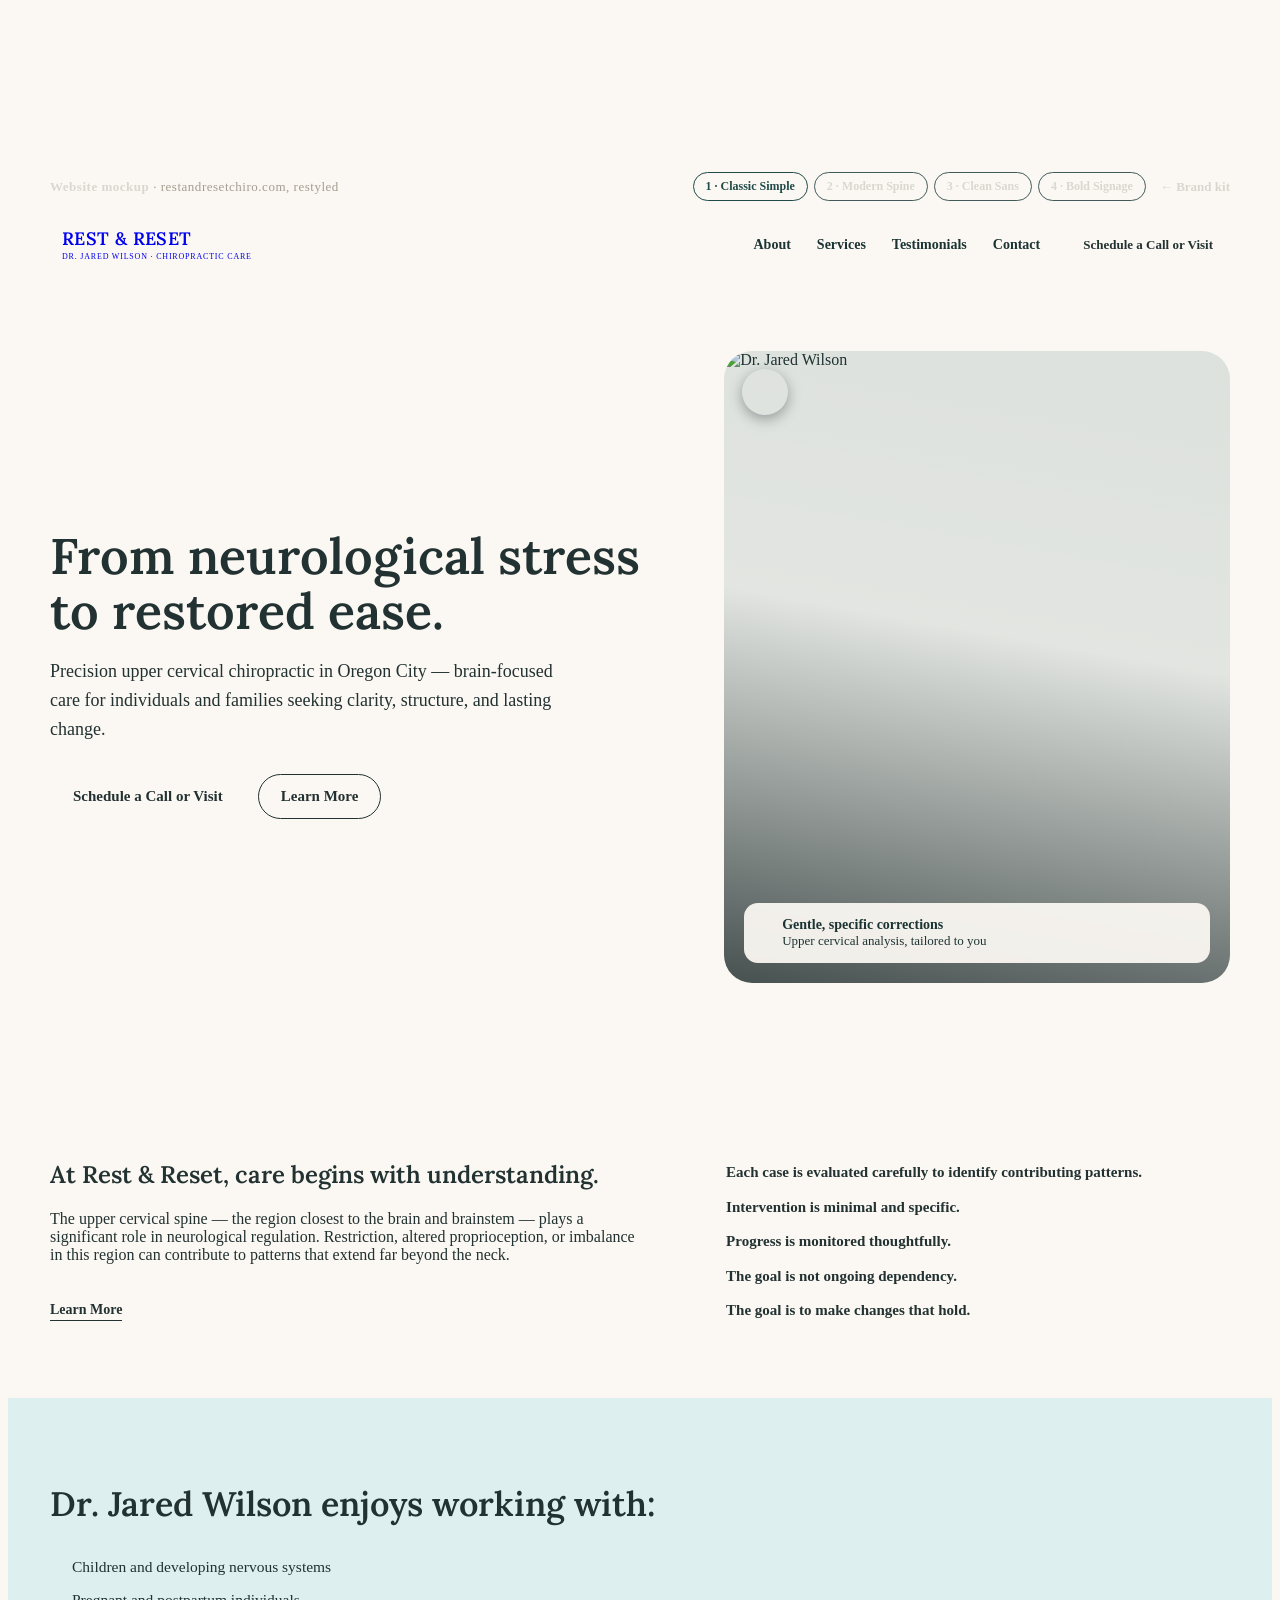
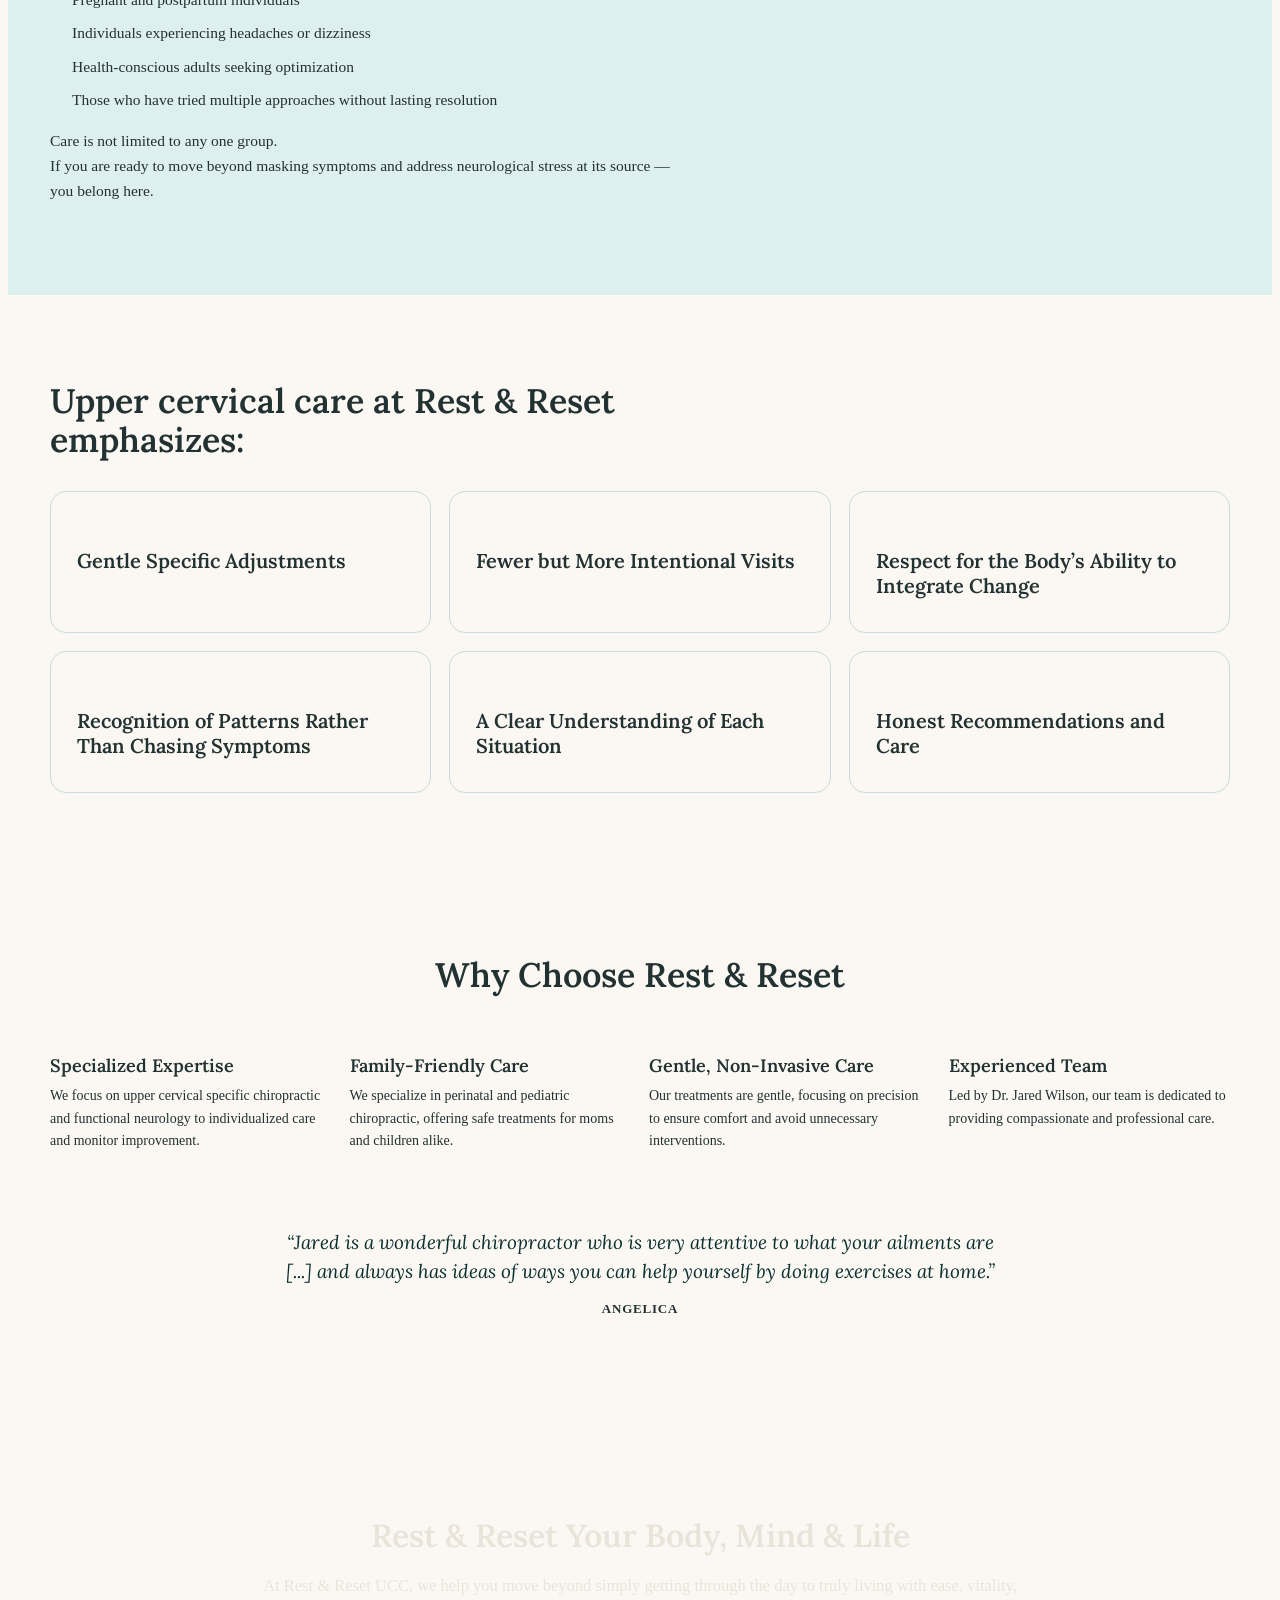
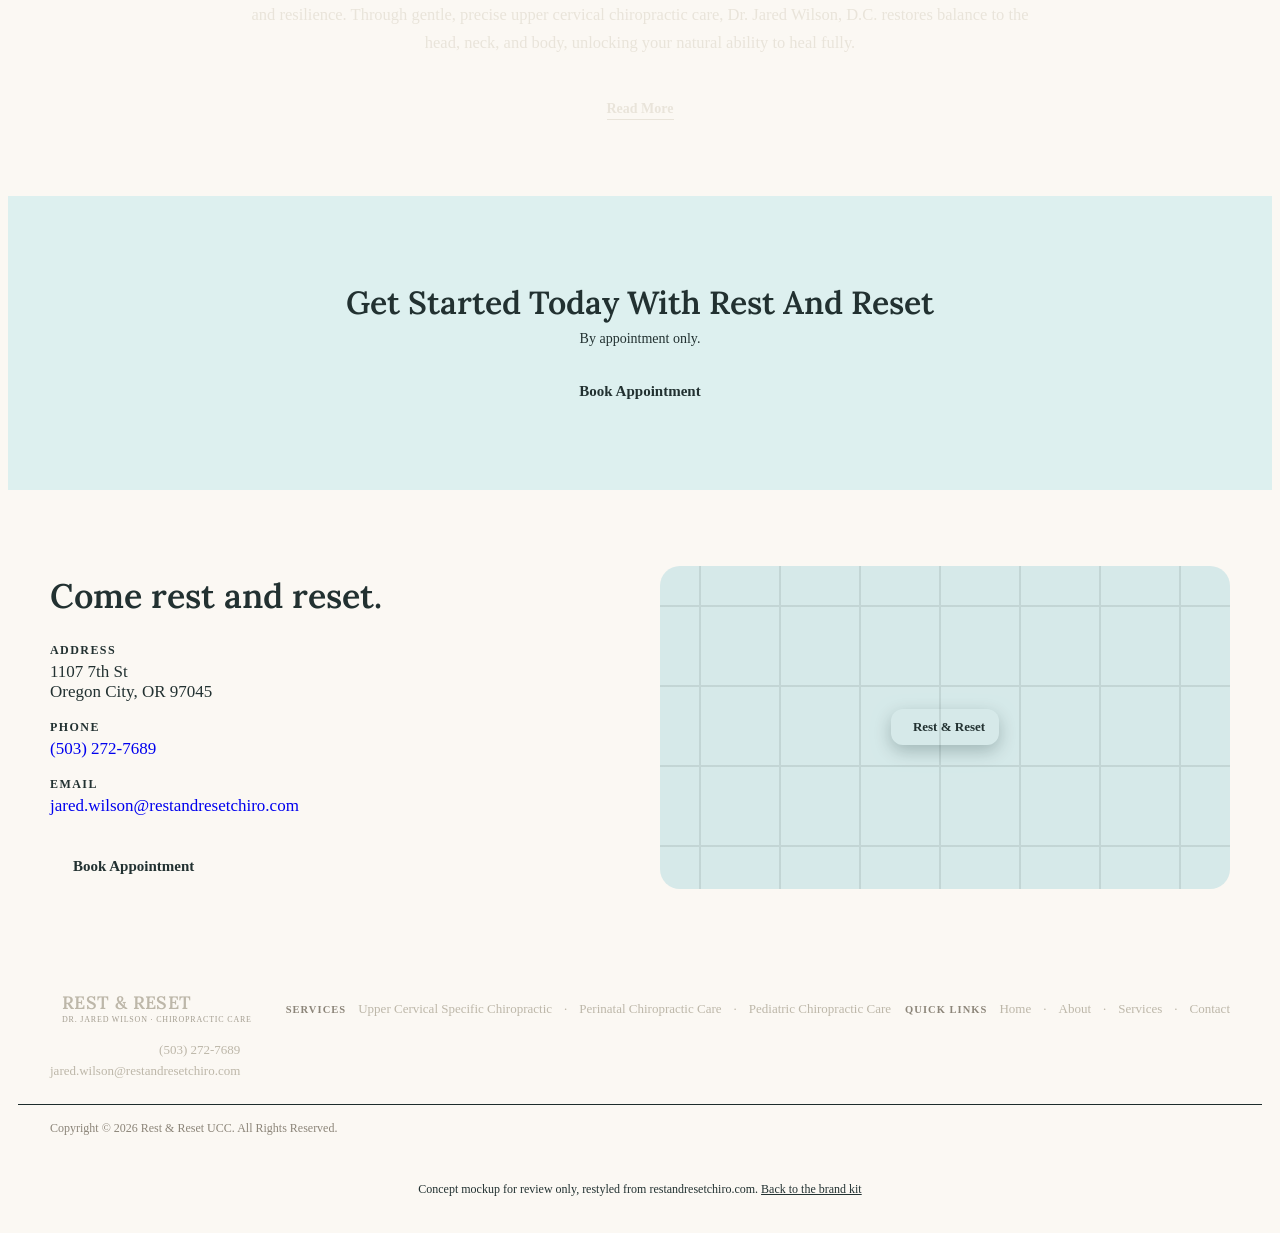
==== web/site/index.html @ 559798c4 "Polish brand kit and site mockup; add PRODUCT.md - Fix Mix & Match tool: default logo/background col" ====
<!DOCTYPE html>
<html lang="en">
<head>
<meta charset="utf-8">
<meta name="viewport" content="width=device-width, initial-scale=1">
<title>Rest &amp; Reset Website Mockup</title>
<meta name="description" content="Concept mockup of the Rest &amp; Reset homepage using the new brand kit directions.">
<meta name="robots" content="noindex">
<link rel="icon" href="/assets/favicon.svg" type="image/svg+xml">
<link rel="preconnect" href="https://fonts.googleapis.com">
<link rel="preconnect" href="https://fonts.gstatic.com" crossorigin>
<link href="https://fonts.googleapis.com/css2?family=Lora:wght@500;600&family=Piazzolla:wght@500;600&family=Archivo:wght@400;600;700&display=swap" rel="stylesheet">
<link rel="stylesheet" href="/assets/brand.css">
<style>
  :root { --display: 'Lora', serif; --display-weight: 600; --display-case: none; --display-track: 0; --accent: var(--teal); }
  body[data-concept="2"] { --display: 'Piazzolla', serif; --accent: var(--clay); }
  body[data-concept="3"] { --display: 'Archivo', sans-serif; --display-track: -0.01em; }
  body[data-concept="4"] { --display: 'Archivo', sans-serif; --display-weight: 700; --display-case: uppercase; --display-track: 0.01em; --accent: var(--clay); }
  body { background: #FBF8F3; color: oklch(30% 0.02 195); }

  /* Mockup chrome */
  .chrome { position: sticky; top: 0; z-index: 20; background: var(--ink); color: oklch(88% 0.01 85); font-size: 13px; }
  .chrome-in { max-width: 1180px; margin: 0 auto; padding: 10px 24px; display: flex; align-items: center; gap: 14px; flex-wrap: wrap; }
  .chrome-title { font-weight: 600; letter-spacing: 0.04em; }
  .chrome-title span { color: oklch(70% 0.02 85); font-weight: 400; }
  .pills { display: flex; gap: 6px; flex-wrap: wrap; margin-left: auto; }
  .pill { font: inherit; font-size: 12px; font-weight: 600; background: transparent; color: oklch(88% 0.01 85); border: 1px solid oklch(45% 0.03 195); padding: 6px 12px; border-radius: 999px; cursor: pointer; }
  .pill[aria-pressed="true"] { background: var(--cream); color: #1F4A48; border-color: var(--cream); }
  .pill:focus-visible, .btn:focus-visible, .nav a:focus-visible { outline: 2px solid var(--clay); outline-offset: 2px; }
  .chrome a.back { color: var(--cream); font-weight: 600; text-decoration: none; white-space: nowrap; }

  .container { max-width: 1180px; margin: 0 auto; padding: 0 32px; }
  .display { font-family: var(--display); font-weight: var(--display-weight); text-transform: var(--display-case); letter-spacing: var(--display-track); color: var(--heading); }

  /* Header */
  .site-header { background: #FBF8F3; border-bottom: 1px solid var(--line); }
  .site-header .container { display: flex; align-items: center; justify-content: space-between; gap: 20px; padding-top: 16px; padding-bottom: 16px; }
  .brand { display: flex; align-items: center; gap: 12px; text-decoration: none; min-width: 0; }
  .brand .word { font-family: var(--display); font-weight: var(--display-weight); font-size: 18px; letter-spacing: 0.02em; color: var(--heading); line-height: 1.1; white-space: nowrap; }
  .brand .sub { font-size: 8px; letter-spacing: 0.1em; text-transform: uppercase; color: var(--muted); margin-top: 3px; }
  .nav { display: flex; align-items: center; gap: 26px; font-size: 14px; font-weight: 600; }
  .nav .links { display: contents; }
  .nav .links a { text-decoration: none; color: oklch(30% 0.03 195); }
  .nav .links a:hover { color: var(--teal); text-decoration: underline; text-underline-offset: 4px; }

  .btn { display: inline-block; text-decoration: none; font-weight: 600; font-size: 15px; padding: 13px 22px; border-radius: 999px; border: 1.5px solid transparent; }
  .btn-primary { background: var(--teal); color: var(--cream); }
  .btn-primary:hover { background: oklch(27% 0.05 195); }
  .btn-ghost { border-color: var(--teal); color: var(--teal); }
  .btn-ghost:hover { background: var(--teal-tint); }
  .btn-sm { font-size: 13px; padding: 9px 16px; }
  body[data-concept="4"] .btn { border-radius: 4px; text-transform: uppercase; letter-spacing: 0.06em; font-size: 13px; }

  /* Hero */
  .hero { padding: 72px 0 80px; }
  .hero .container { display: grid; grid-template-columns: 1.1fr 0.9fr; gap: 56px; align-items: center; }
  .hero h1 { font-size: 50px; line-height: 1.1; margin: 14px 0 18px; }
  .hero p { font-size: 18px; line-height: 1.6; color: var(--body); max-width: 520px; margin: 0 0 30px; }
  .hero .ctas { display: flex; gap: 12px; flex-wrap: wrap; }
  .hero-art { position: relative; aspect-ratio: 4/5; border-radius: 28px; background: var(--teal); overflow: hidden; }
  .hero-photo { position: absolute; inset: 0; width: 100%; height: 100%; object-fit: cover; object-position: center 22%; }
  /* Teal wash ties a plain photo into the palette instead of sitting on the page as a random stock image. */
  .hero-scrim { position: absolute; inset: 0; background: linear-gradient(190deg, oklch(32% 0.055 195 / 0.12) 0%, oklch(32% 0.055 195 / 0.1) 45%, oklch(15% 0.04 195 / 0.72) 100%); }
  .hero-badge { position: absolute; top: 18px; left: 18px; width: 46px; height: 46px; border-radius: 50%; background: var(--teal); display: flex; align-items: center; justify-content: center; box-shadow: 0 4px 14px oklch(15% 0.04 195 / 0.35); }
  .hero-note { position: absolute; left: 20px; bottom: 20px; right: 20px; background: rgba(251,248,243,0.94); border-radius: 14px; padding: 14px 16px; font-size: 13px; color: oklch(30% 0.03 195); display: flex; gap: 12px; align-items: center; }
  .hero-note strong { color: var(--heading); display: block; font-size: 14px; }
  .hero-note .dot { width: 10px; height: 10px; border-radius: 50%; background: var(--accent); flex-shrink: 0; }

  /* Generic band */
  .band { padding: 76px 0; }
  .band-tint { background: oklch(94% 0.02 195); }
  .band-head { max-width: 680px; margin-bottom: 32px; }
  .band-head.center { margin-left: auto; margin-right: auto; text-align: center; }
  .band-head h2 { font-size: 34px; line-height: 1.15; margin: 10px 0 14px; }
  .band-head p { font-size: 16px; line-height: 1.6; color: var(--body); margin: 0 0 10px; }

  /* Thoughtful approach */
  .approach .container { display: grid; grid-template-columns: 1.05fr 0.95fr; gap: 56px; align-items: start; }
  .affirmations { list-style: none; margin: 22px 0 0; padding: 0; display: grid; gap: 12px; }
  .affirmations li { display: flex; gap: 10px; font-size: 15px; line-height: 1.5; color: var(--heading); font-weight: 600; }
  .affirmations .tick { width: 20px; height: 20px; border-radius: 50%; background: var(--teal); flex-shrink: 0; margin-top: 2px; }
  body[data-concept="2"] .affirmations .tick, body[data-concept="4"] .affirmations .tick { background: var(--clay); }
  .link-more { display: inline-block; margin-top: 22px; font-size: 14px; font-weight: 700; color: var(--teal); text-decoration: none; border-bottom: 1.5px solid currentColor; padding-bottom: 2px; }
  body[data-concept="2"] .link-more, body[data-concept="4"] .link-more { color: var(--clay); }

  /* Who we work with */
  .who ul { list-style: none; margin: 18px 0; padding: 0; display: grid; gap: 10px; max-width: 620px; }
  .who li { font-size: 15.5px; line-height: 1.5; padding-left: 22px; position: relative; color: var(--body); }
  .who li::before { content: ""; position: absolute; left: 0; top: 8px; width: 8px; height: 8px; border-radius: 50%; background: var(--accent); }

  /* Emphasizes grid */
  .services { display: grid; grid-template-columns: repeat(3, 1fr); gap: 18px; }
  .service { background: #FBF8F3; border-radius: 16px; padding: 26px; border: 1px solid oklch(88% 0.02 195); }
  .service .num { width: 12px; height: 12px; border-radius: 50%; background: var(--teal); margin-bottom: 18px; }
  body[data-concept="2"] .service .num, body[data-concept="4"] .service .num { background: var(--clay); }
  .service h3 { font-size: 20px; margin: 0 0 8px; }
  .service p { font-size: 14.5px; line-height: 1.6; color: var(--body); margin: 0; }

  /* Why choose + testimonial */
  .why-grid { display: grid; grid-template-columns: repeat(auto-fit, minmax(220px, 1fr)); gap: 18px; margin-bottom: 40px; }
  .why { padding: 24px 0 0; border-top: 2px solid var(--teal); }
  body[data-concept="2"] .why, body[data-concept="4"] .why { border-top-color: var(--clay); }
  .why h3 { font-size: 18px; margin: 0 0 8px; }
  .why p { font-size: 14px; line-height: 1.6; color: var(--body); margin: 0; }
  .testimonial { background: var(--cream); border-radius: 18px; padding: 36px 40px; text-align: center; max-width: 720px; margin: 0 auto; }
  .testimonial blockquote { margin: 0 0 14px; font-family: var(--display); font-size: 19px; line-height: 1.5; color: oklch(28% 0.04 195); font-style: italic; }
  body[data-concept="4"] .testimonial blockquote { font-style: normal; }
  .testimonial cite { font-size: 13px; font-weight: 700; letter-spacing: 0.06em; text-transform: uppercase; color: var(--muted); font-style: normal; }

  /* Mission band */
  .mission { background: var(--teal); color: oklch(92% 0.015 85); text-align: center; }
  .mission .container { max-width: 780px; }
  .mission h2 { color: var(--cream); font-size: 32px; margin: 10px 0 16px; }
  .mission p { font-size: 16.5px; line-height: 1.7; margin: 0 0 22px; }

  /* Get started CTA */
  .cta-band { text-align: center; }
  .cta-band h2 { font-size: 32px; margin: 10px 0 8px; }
  .cta-note { font-size: 14px; color: var(--body); margin: 0 0 22px; }

  /* Visit */
  .visit .container { display: grid; grid-template-columns: 1fr 1fr; gap: 40px; align-items: stretch; }
  .visit dl { margin: 0; display: grid; gap: 18px; }
  .visit dt { font-size: 12px; font-weight: 700; letter-spacing: 0.12em; text-transform: uppercase; color: var(--muted); }
  .visit dd { margin: 4px 0 0; font-size: 17px; color: var(--heading); }
  .visit dd a { text-decoration: none; }
  .visit dd a:hover { text-decoration: underline; }
  .map { border-radius: 20px; min-height: 280px; background:
      linear-gradient(90deg, transparent 49%, oklch(86% 0.02 195) 49%, oklch(86% 0.02 195) 51%, transparent 51%) 0 0 / 80px 80px,
      linear-gradient(0deg, transparent 49%, oklch(86% 0.02 195) 49%, oklch(86% 0.02 195) 51%, transparent 51%) 0 0 / 80px 80px,
      oklch(92% 0.02 195);
    position: relative; display: flex; align-items: center; justify-content: center; }
  .pin { background: var(--teal); color: var(--cream); padding: 10px 14px; border-radius: 12px; font-size: 13px; font-weight: 600; display: flex; align-items: center; gap: 8px; box-shadow: 0 6px 18px oklch(20% 0.04 195 / 0.25); }

  /* Footer */
  /* Compact, horizontally-listed footer — one row of brand + inline link
     groups, wrapping as needed, instead of tall stacked columns. */
  .footer { background: var(--ink); color: oklch(78% 0.02 85); padding: 28px 0; font-size: 13px; }
  .footer-grid { display: flex; flex-wrap: wrap; align-items: center; justify-content: space-between; gap: 16px 28px; padding-bottom: 22px; border-bottom: 1px solid oklch(28% 0.02 195); }
  .footer .brand .word { color: var(--cream); }
  .footer .brand .sub { color: oklch(70% 0.02 85); }
  .footer-links { display: flex; flex-wrap: wrap; align-items: baseline; gap: 8px 14px; }
  .footer-links .grp { display: flex; flex-wrap: wrap; align-items: baseline; gap: 8px 12px; }
  .footer-links h4 { font-size: 10.5px; letter-spacing: 0.1em; text-transform: uppercase; color: oklch(62% 0.02 85); font-weight: 600; margin: 0; }
  .footer a { color: oklch(78% 0.02 85); text-decoration: none; }
  .footer a:hover { color: var(--cream); text-decoration: underline; }
  .footer-contact { text-align: right; line-height: 1.6; color: oklch(78% 0.02 85); }
  .footer-bottom { max-width: 1180px; margin: 0 auto; padding: 16px 32px 0; display: flex; justify-content: space-between; flex-wrap: wrap; gap: 8px; color: oklch(62% 0.02 85); font-size: 12px; }

  .disclaimer { text-align: center; font-size: 12px; color: var(--muted); padding: 18px 16px 28px; background: var(--ink); }
  .disclaimer a { color: var(--cream); }

  @media (max-width: 900px) {
    .nav .links { display: none; }
    .hero { padding: 44px 0 56px; }
    .hero .container, .approach .container, .visit .container { grid-template-columns: 1fr; gap: 32px; }
    .hero h1 { font-size: 38px; }
    .hero-art { max-width: 460px; width: 100%; }
    .footer-grid { justify-content: flex-start; }
    .footer-contact { text-align: left; }
    .services { grid-template-columns: repeat(2, 1fr); }
  }
  @media (max-width: 600px) {
    .container { padding: 0 16px; }
    .chrome-in { padding: 10px 16px; }
    .pills { margin-left: 0; width: 100%; }
    .band { padding: 52px 0; }
    .hero h1 { font-size: 32px; }
    .band-head h2, .mission h2, .cta-band h2 { font-size: 26px; }
    .site-header .container { gap: 10px; }
    .brand { gap: 8px; }
    .brand .word { font-size: 15px; }
    .brand .sub { display: none; }
    .btn-sm { font-size: 12px; padding: 8px 12px; }
    .testimonial { padding: 28px 22px; }
    .services { grid-template-columns: 1fr; }
  }
</style>
</head>
<body data-concept="1">
<svg class="svg-defs" aria-hidden="true" focusable="false">
  <defs>
    <linearGradient id="tealGrad" gradientUnits="userSpaceOnUse" x1="100" y1="0" x2="100" y2="200">
      <stop offset="0%" stop-color="oklch(48% 0.065 195)"></stop>
      <stop offset="100%" stop-color="oklch(24% 0.05 195)"></stop>
    </linearGradient>
    <radialGradient id="clayGrad" cx="35%" cy="30%" r="75%">
      <stop offset="0%" stop-color="oklch(74% 0.09 45)"></stop>
      <stop offset="100%" stop-color="oklch(52% 0.09 45)"></stop>
    </radialGradient>
    <filter id="markShadow" x="-30%" y="-30%" width="160%" height="160%">
      <feDropShadow dx="0" dy="3" stdDeviation="3" flood-color="oklch(20% 0.04 195)" flood-opacity="0.4"></feDropShadow>
    </filter>
  </defs>
</svg>

<div class="chrome" role="region" aria-label="Mockup controls">
  <div class="chrome-in">
    <div class="chrome-title">Website mockup <span>&middot; restandresetchiro.com, restyled</span></div>
    <div class="pills" role="group" aria-label="Logo direction">
      <button class="pill" data-set="1" aria-pressed="true">1 &middot; Classic Simple</button>
      <button class="pill" data-set="2" aria-pressed="false">2 &middot; Modern Spine</button>
      <button class="pill" data-set="3" aria-pressed="false">3 &middot; Clean Sans</button>
      <button class="pill" data-set="4" aria-pressed="false">4 &middot; Bold Signage</button>
    </div>
    <a class="back" href="/">&larr; Brand kit</a>
  </div>
</div>

<header class="site-header">
  <div class="container">
    <a class="brand" href="#top" aria-label="Rest &amp; Reset home">
      <span data-slot="mark" data-size="44"></span>
      <span><div class="word">REST &amp; RESET</div><div class="sub">Dr. Jared Wilson &middot; Chiropractic Care</div></span>
    </a>
    <nav class="nav" aria-label="Main">
      <span class="links">
        <a href="#about">About</a>
        <a href="#services">Services</a>
        <a href="#testimonials">Testimonials</a>
        <a href="#visit">Contact</a>
      </span>
      <a class="btn btn-primary btn-sm" href="https://restandresetchiro.janeapp.com/" target="_blank" rel="noopener">Schedule a Call or Visit</a>
    </nav>
  </div>
</header>

<main id="top">
  <section class="hero">
    <div class="container">
      <div>
        <h1 class="display">From neurological stress to restored ease.</h1>
        <p>Precision upper cervical chiropractic in Oregon City &mdash; brain-focused care for individuals and families seeking clarity, structure, and lasting change.</p>
        <div class="ctas">
          <a class="btn btn-primary" href="https://restandresetchiro.janeapp.com/" target="_blank" rel="noopener">Schedule a Call or Visit</a>
          <a class="btn btn-ghost" href="#about">Learn More</a>
        </div>
      </div>
      <div class="hero-art">
        <img class="hero-photo" src="/assets/dr-wilson.webp" alt="Dr. Jared Wilson">
        <div class="hero-scrim"></div>
        <div class="hero-badge"><span data-slot="mark" data-size="24" data-fill="#E8DCC8" data-flat></span></div>
        <div class="hero-note"><span class="dot"></span><div><strong>Gentle, specific corrections</strong>Upper cervical analysis, tailored to you</div></div>
      </div>
    </div>
  </section>

  <section class="band approach" id="about">
    <div class="container">
      <div>
        <h2 class="display">At Rest &amp; Reset, care begins with understanding.</h2>
        <p>The upper cervical spine &mdash; the region closest to the brain and brainstem &mdash; plays a significant role in neurological regulation. Restriction, altered proprioception, or imbalance in this region can contribute to patterns that extend far beyond the neck.</p>
        <a class="link-more" href="https://restandresetchiro.janeapp.com/" target="_blank" rel="noopener">Learn More</a>
      </div>
      <ul class="affirmations">
        <li><span class="tick"></span>Each case is evaluated carefully to identify contributing patterns.</li>
        <li><span class="tick"></span>Intervention is minimal and specific.</li>
        <li><span class="tick"></span>Progress is monitored thoughtfully.</li>
        <li><span class="tick"></span>The goal is not ongoing dependency.</li>
        <li><span class="tick"></span>The goal is to make changes that hold.</li>
      </ul>
    </div>
  </section>

  <section class="band band-tint who">
    <div class="container">
      <div class="band-head">
        <h2 class="display">Dr. Jared Wilson enjoys working with:</h2>
      </div>
      <ul>
        <li>Children and developing nervous systems</li>
        <li>Pregnant and postpartum individuals</li>
        <li>Individuals experiencing headaches or dizziness</li>
        <li>Health-conscious adults seeking optimization</li>
        <li>Those who have tried multiple approaches without lasting resolution</li>
      </ul>
      <p style="max-width:620px;font-size:15.5px;line-height:1.6;">Care is not limited to any one group.<br>If you are ready to move beyond masking symptoms and address neurological stress at its source &mdash; you belong here.</p>
    </div>
  </section>

  <section class="band" id="services">
    <div class="container">
      <div class="band-head">
        <h2 class="display">Upper cervical care at Rest &amp; Reset emphasizes:</h2>
      </div>
      <div class="services">
        <article class="service">
          <div class="num" aria-hidden="true"></div>
          <h3 class="display">Gentle Specific Adjustments</h3>
        </article>
        <article class="service">
          <div class="num" aria-hidden="true"></div>
          <h3 class="display">Fewer but More Intentional Visits</h3>
        </article>
        <article class="service">
          <div class="num" aria-hidden="true"></div>
          <h3 class="display">Respect for the Body&rsquo;s Ability to Integrate Change</h3>
        </article>
        <article class="service">
          <div class="num" aria-hidden="true"></div>
          <h3 class="display">Recognition of Patterns Rather Than Chasing Symptoms</h3>
        </article>
        <article class="service">
          <div class="num" aria-hidden="true"></div>
          <h3 class="display">A Clear Understanding of Each Situation</h3>
        </article>
        <article class="service">
          <div class="num" aria-hidden="true"></div>
          <h3 class="display">Honest Recommendations and Care</h3>
        </article>
      </div>
    </div>
  </section>

  <section class="band" id="testimonials">
    <div class="container">
      <div class="band-head center" style="margin-bottom:36px;">
        <h2 class="display">Why Choose Rest &amp; Reset</h2>
      </div>
      <div class="why-grid">
        <div class="why"><h3 class="display">Specialized Expertise</h3><p>We focus on upper cervical specific chiropractic and functional neurology to individualized care and monitor improvement.</p></div>
        <div class="why"><h3 class="display">Family-Friendly Care</h3><p>We specialize in perinatal and pediatric chiropractic, offering safe treatments for moms and children alike.</p></div>
        <div class="why"><h3 class="display">Gentle, Non-Invasive Care</h3><p>Our treatments are gentle, focusing on precision to ensure comfort and avoid unnecessary interventions.</p></div>
        <div class="why"><h3 class="display">Experienced Team</h3><p>Led by Dr. Jared Wilson, our team is dedicated to providing compassionate and professional care.</p></div>
      </div>
      <div class="testimonial">
        <blockquote>&ldquo;Jared is a wonderful chiropractor who is very attentive to what your ailments are [...] and always has ideas of ways you can help yourself by doing exercises at home.&rdquo;</blockquote>
        <cite>Angelica</cite>
      </div>
    </div>
  </section>

  <section class="band mission">
    <div class="container">
      <h2 class="display">Rest &amp; Reset Your Body, Mind &amp; Life</h2>
      <p>At Rest &amp; Reset UCC, we help you move beyond simply getting through the day to truly living with ease, vitality, and resilience. Through gentle, precise upper cervical chiropractic care, Dr. Jared Wilson, D.C. restores balance to the head, neck, and body, unlocking your natural ability to heal fully.</p>
      <a class="link-more" style="color:var(--cream);" href="https://restandresetchiro.janeapp.com/" target="_blank" rel="noopener">Read More</a>
    </div>
  </section>

  <section class="band band-tint cta-band">
    <div class="container">
      <h2 class="display">Get Started Today With Rest And Reset</h2>
      <p class="cta-note">By appointment only.</p>
      <a class="btn btn-primary" href="https://restandresetchiro.janeapp.com/" target="_blank" rel="noopener">Book Appointment</a>
    </div>
  </section>

  <section class="band visit" id="visit">
    <div class="container">
      <div>
        <div class="band-head" style="margin-bottom:28px;">
          <h2 class="display">Come rest and reset.</h2>
        </div>
        <dl>
          <div><dt>Address</dt><dd>1107 7th St<br>Oregon City, OR 97045</dd></div>
          <div><dt>Phone</dt><dd><a href="tel:+15032727689">(503) 272-7689</a></dd></div>
          <div><dt>Email</dt><dd><a href="mailto:jared.wilson@restandresetchiro.com">jared.wilson@restandresetchiro.com</a></dd></div>
        </dl>
        <div style="margin-top:28px;"><a class="btn btn-primary" href="https://restandresetchiro.janeapp.com/" target="_blank" rel="noopener">Book Appointment</a></div>
      </div>
      <div class="map" aria-hidden="true">
        <div class="pin"><span data-slot="mark" data-size="22" data-fill="#E8DCC8" data-flat></span>Rest &amp; Reset</div>
      </div>
    </div>
  </section>
</main>

<footer class="footer">
  <div class="container footer-grid">
    <a class="brand" href="#top" aria-label="Rest &amp; Reset home">
      <span data-slot="mark" data-size="34" data-fill="#E8DCC8" data-flat></span>
      <span><div class="word">REST &amp; RESET</div><div class="sub">Dr. Jared Wilson &middot; Chiropractic Care</div></span>
    </a>
    <nav class="footer-links" aria-label="Footer">
      <span class="grp"><h4>Services</h4>
        <a href="#services">Upper Cervical Specific Chiropractic</a> &middot;
        <a href="#services">Perinatal Chiropractic Care</a> &middot;
        <a href="#services">Pediatric Chiropractic Care</a>
      </span>
      <span class="grp"><h4>Quick Links</h4>
        <a href="#top">Home</a> &middot;
        <a href="#about">About</a> &middot;
        <a href="#services">Services</a> &middot;
        <a href="#visit">Contact</a>
      </span>
    </nav>
    <div class="footer-contact"><a href="tel:+15032727689">(503) 272-7689</a><br><a href="mailto:jared.wilson@restandresetchiro.com">jared.wilson@restandresetchiro.com</a></div>
  </div>
  <div class="footer-bottom">
    <span>Copyright &copy; 2026 Rest &amp; Reset UCC. All Rights Reserved.</span>
  </div>
</footer>
<div class="disclaimer">Concept mockup for review only, restyled from restandresetchiro.com. <a href="/">Back to the brand kit</a></div>

<script src="/assets/mark.js"></script>
<script>
  function render(n) {
    var c = RR.CONCEPTS[n] || RR.CONCEPTS[1];
    document.body.setAttribute('data-concept', c.num);
    document.querySelectorAll('[data-slot="mark"]').forEach(function (el) {
      el.innerHTML = RR.conceptMark(c, +el.getAttribute('data-size'), {
        fill: el.getAttribute('data-fill'),
        flat: el.hasAttribute('data-flat')
      });
    });
    document.querySelectorAll('.pill').forEach(function (b) {
      b.setAttribute('aria-pressed', String(b.getAttribute('data-set') === String(c.num)));
    });
  }
  document.querySelectorAll('.pill').forEach(function (b) {
    b.addEventListener('click', function () {
      var n = b.getAttribute('data-set');
      history.replaceState(null, '', '#concept-' + n);
      render(n);
    });
  });
  var m = location.hash.match(/concept-(\d)/);
  render(m ? m[1] : 1);
</script>
</body>
</html>
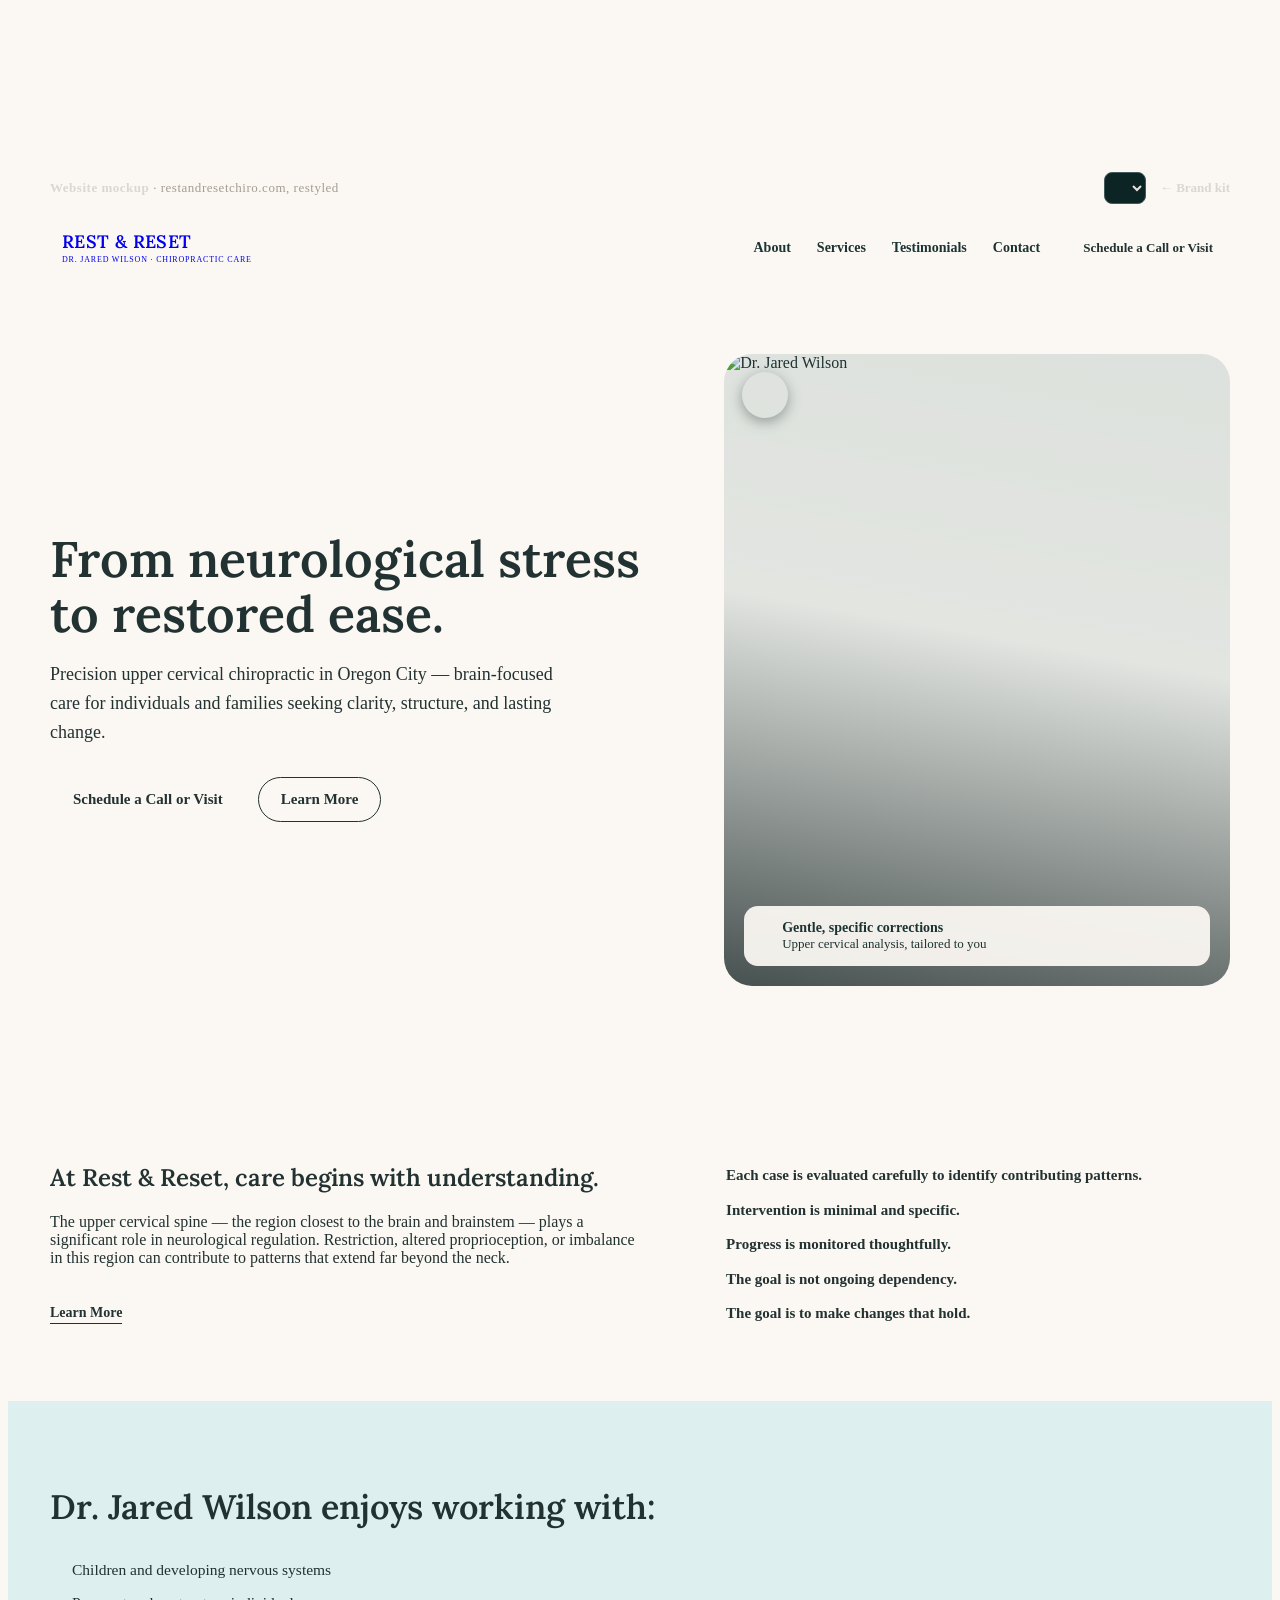
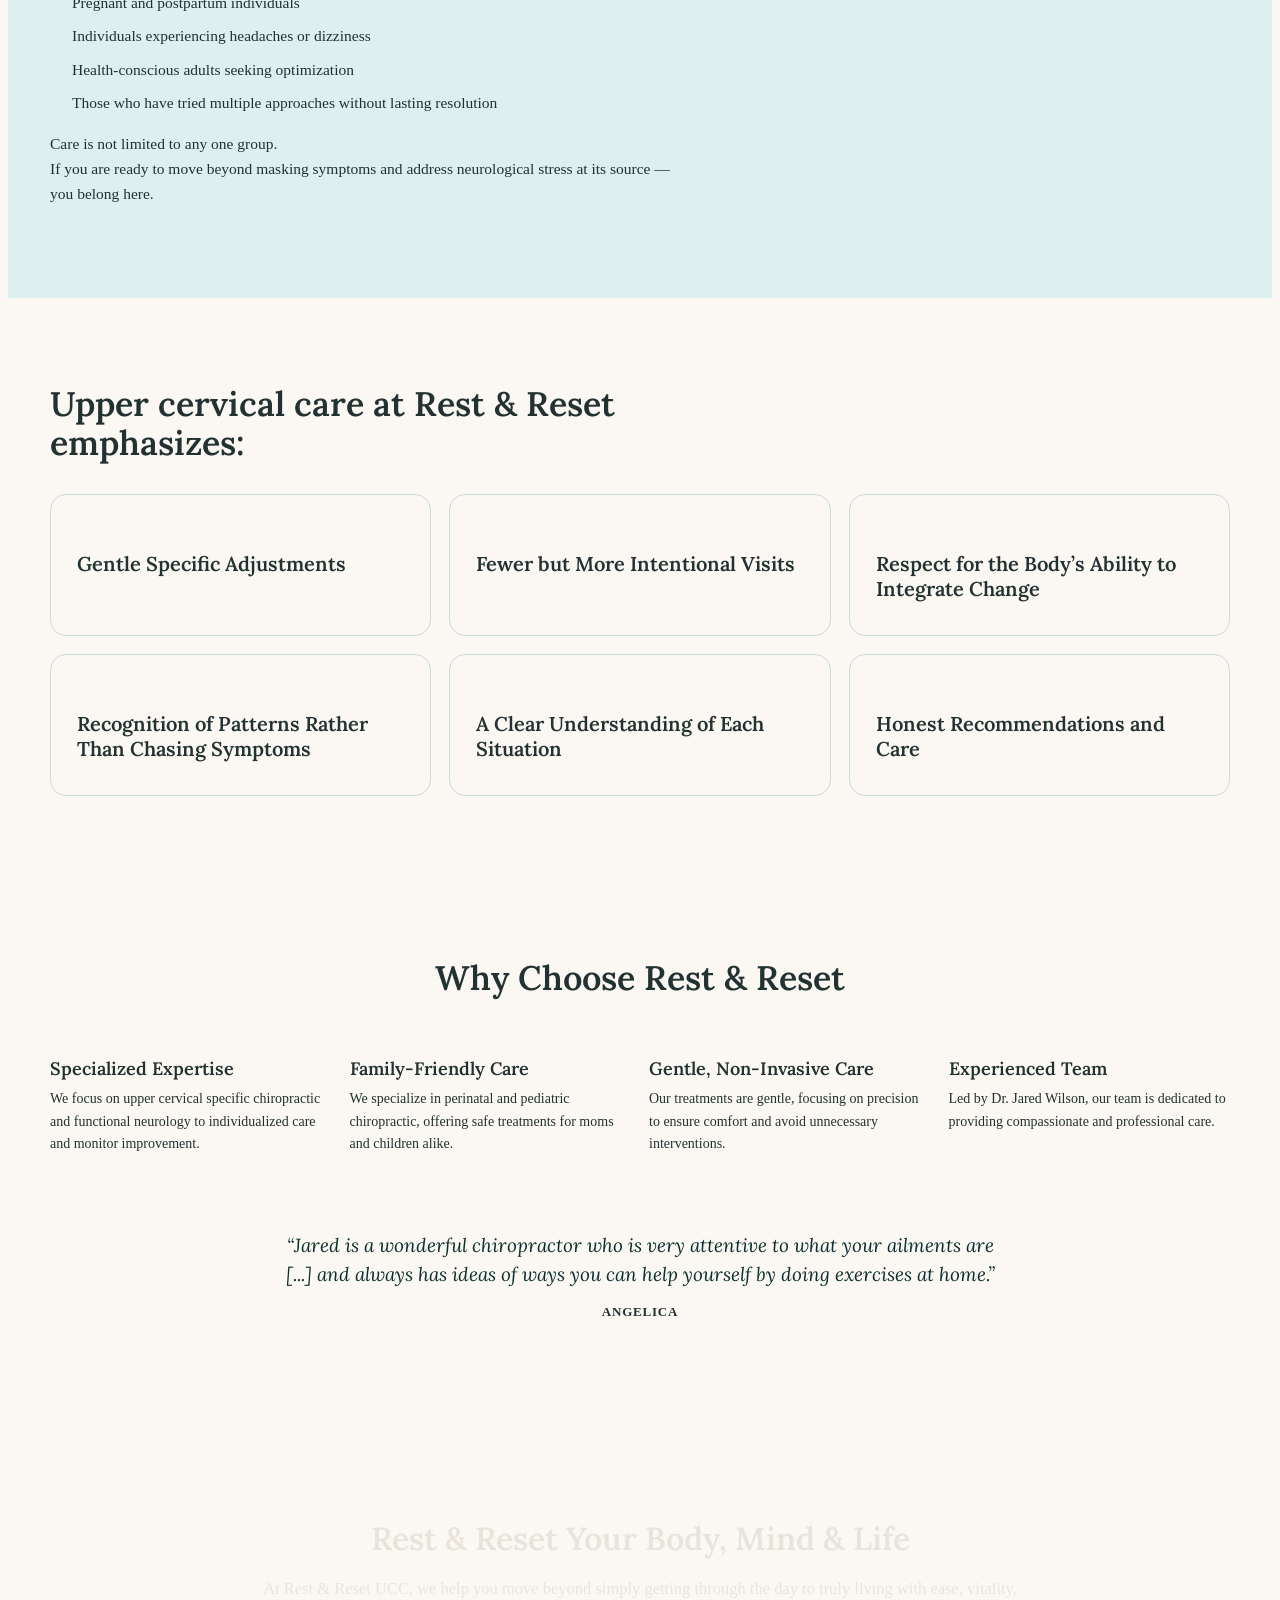
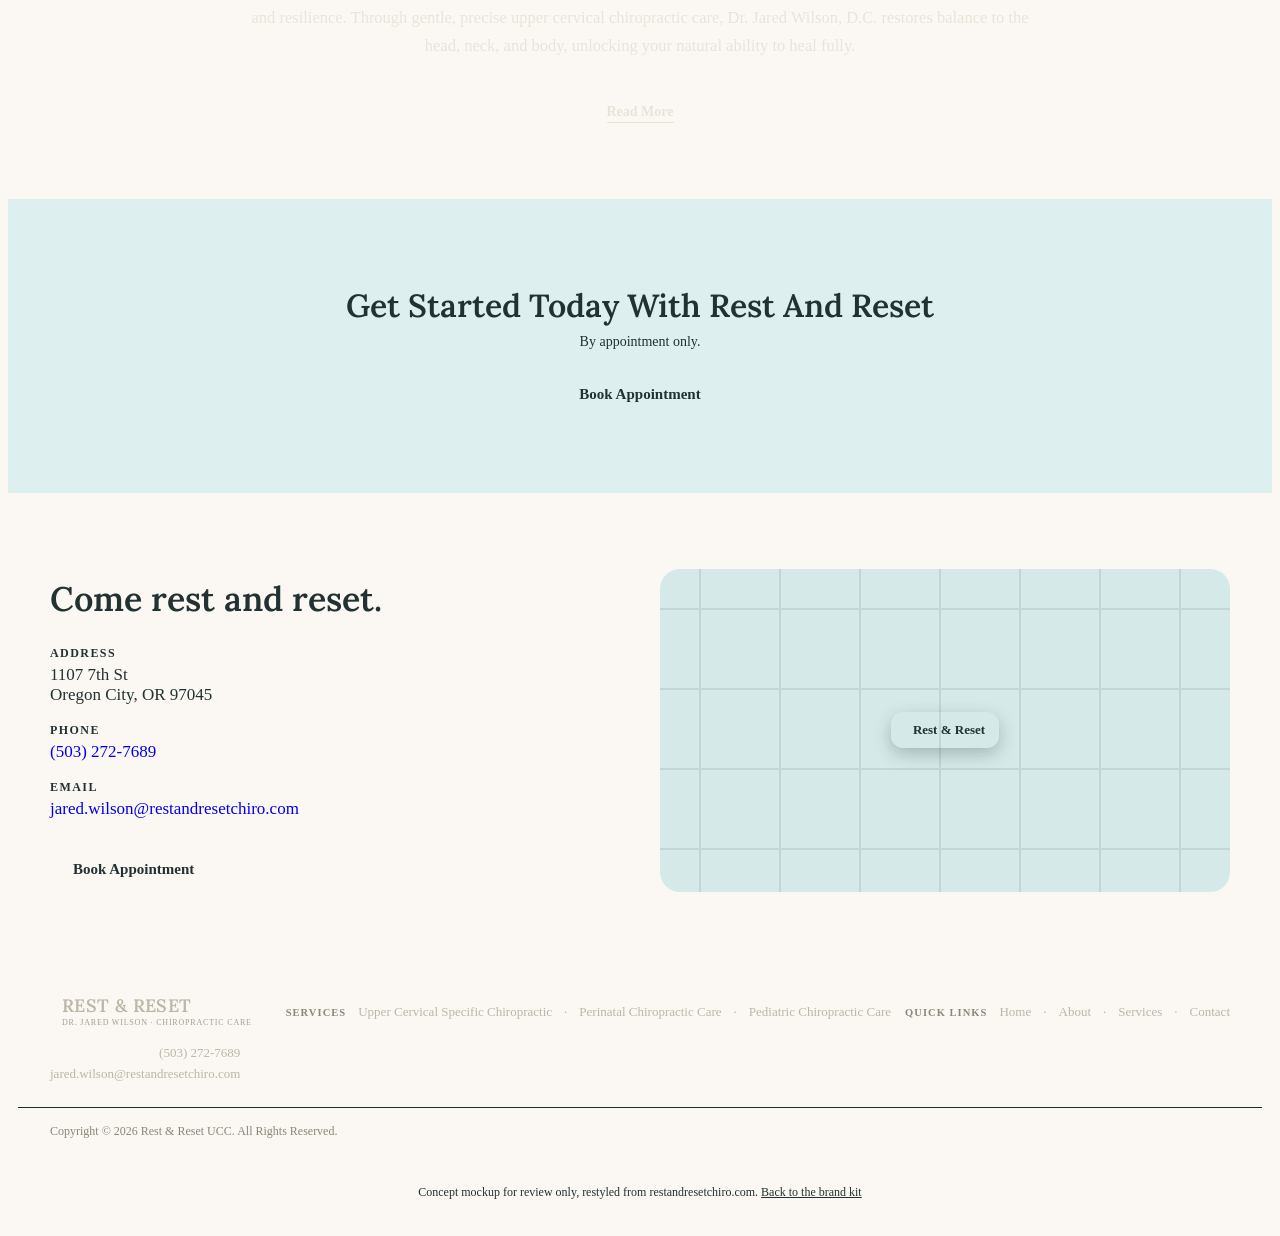
==== commit dd3d0022: "Make all 12 logo directions selectable in the website mockup The site mockup's switcher only ever wi" ====
--- a/web/site/index.html
+++ b/web/site/index.html
@@ -13,9 +13,6 @@
 <link rel="stylesheet" href="/assets/brand.css">
 <style>
   :root { --display: 'Lora', serif; --display-weight: 600; --display-case: none; --display-track: 0; --accent: var(--teal); }
-  body[data-concept="2"] { --display: 'Piazzolla', serif; --accent: var(--clay); }
-  body[data-concept="3"] { --display: 'Archivo', sans-serif; --display-track: -0.01em; }
-  body[data-concept="4"] { --display: 'Archivo', sans-serif; --display-weight: 700; --display-case: uppercase; --display-track: 0.01em; --accent: var(--clay); }
   body { background: #FBF8F3; color: oklch(30% 0.02 195); }
 
   /* Mockup chrome */
@@ -23,10 +20,10 @@
   .chrome-in { max-width: 1180px; margin: 0 auto; padding: 10px 24px; display: flex; align-items: center; gap: 14px; flex-wrap: wrap; }
   .chrome-title { font-weight: 600; letter-spacing: 0.04em; }
   .chrome-title span { color: oklch(70% 0.02 85); font-weight: 400; }
-  .pills { display: flex; gap: 6px; flex-wrap: wrap; margin-left: auto; }
-  .pill { font: inherit; font-size: 12px; font-weight: 600; background: transparent; color: oklch(88% 0.01 85); border: 1px solid oklch(45% 0.03 195); padding: 6px 12px; border-radius: 999px; cursor: pointer; }
-  .pill[aria-pressed="true"] { background: var(--cream); color: #1F4A48; border-color: var(--cream); }
-  .pill:focus-visible, .btn:focus-visible, .nav a:focus-visible { outline: 2px solid var(--clay); outline-offset: 2px; }
+  .concept-picker { margin-left: auto; display: flex; align-items: center; }
+  .concept-picker select { font: inherit; font-size: 12.5px; font-weight: 600; background: oklch(24% 0.03 195); color: oklch(92% 0.01 85); border: 1px solid oklch(45% 0.03 195); padding: 7px 10px; border-radius: 8px; cursor: pointer; max-width: 220px; }
+  .concept-picker select:focus-visible, .btn:focus-visible, .nav a:focus-visible { outline: 2px solid var(--clay); outline-offset: 2px; }
+  .sr-only { position: absolute; width: 1px; height: 1px; padding: 0; margin: -1px; overflow: hidden; clip: rect(0,0,0,0); white-space: nowrap; border: 0; }
   .chrome a.back { color: var(--cream); font-weight: 600; text-decoration: none; white-space: nowrap; }
 
   .container { max-width: 1180px; margin: 0 auto; padding: 0 32px; }
@@ -163,7 +160,8 @@
   @media (max-width: 600px) {
     .container { padding: 0 16px; }
     .chrome-in { padding: 10px 16px; }
-    .pills { margin-left: 0; width: 100%; }
+    .concept-picker { margin-left: 0; width: 100%; }
+    .concept-picker select { max-width: none; width: 100%; }
     .band { padding: 52px 0; }
     .hero h1 { font-size: 32px; }
     .band-head h2, .mission h2, .cta-band h2 { font-size: 26px; }
@@ -191,18 +189,27 @@
     <filter id="markShadow" x="-30%" y="-30%" width="160%" height="160%">
       <feDropShadow dx="0" dy="3" stdDeviation="3" flood-color="oklch(20% 0.04 195)" flood-opacity="0.4"></feDropShadow>
     </filter>
+    <linearGradient id="v2tealGrad" gradientUnits="userSpaceOnUse" x1="100" y1="20" x2="100" y2="216">
+      <stop offset="0" stop-color="#2F6B69"></stop>
+      <stop offset="1" stop-color="#0E2F2E"></stop>
+    </linearGradient>
+    <radialGradient id="v2clayGrad" gradientUnits="userSpaceOnUse" cx="92" cy="105" r="45">
+      <stop offset="0" stop-color="#E0A882"></stop>
+      <stop offset="1" stop-color="#9A5B33"></stop>
+    </radialGradient>
+    <filter id="v2markShadow" x="-20%" y="-20%" width="140%" height="140%">
+      <feDropShadow dx="0" dy="3" stdDeviation="3" flood-color="#0E2F2E" flood-opacity="0.35"></feDropShadow>
+    </filter>
   </defs>
 </svg>
 
 <div class="chrome" role="region" aria-label="Mockup controls">
   <div class="chrome-in">
     <div class="chrome-title">Website mockup <span>&middot; restandresetchiro.com, restyled</span></div>
-    <div class="pills" role="group" aria-label="Logo direction">
-      <button class="pill" data-set="1" aria-pressed="true">1 &middot; Classic Simple</button>
-      <button class="pill" data-set="2" aria-pressed="false">2 &middot; Modern Spine</button>
-      <button class="pill" data-set="3" aria-pressed="false">3 &middot; Clean Sans</button>
-      <button class="pill" data-set="4" aria-pressed="false">4 &middot; Bold Signage</button>
-    </div>
+    <label class="concept-picker">
+      <span class="sr-only">Logo direction</span>
+      <select id="concept-select" aria-label="Logo direction"></select>
+    </label>
     <a class="back" href="/">&larr; Brand kit</a>
   </div>
 </div>
@@ -394,29 +401,80 @@
 <div class="disclaimer">Concept mockup for review only, restyled from restandresetchiro.com. <a href="/">Back to the brand kit</a></div>
 
 <script src="/assets/mark.js"></script>
+<script src="/assets/mark-v2.js"></script>
 <script>
-  function render(n) {
-    var c = RR.CONCEPTS[n] || RR.CONCEPTS[1];
-    document.body.setAttribute('data-concept', c.num);
+  // Unified registry of every logo direction (V1's 4 + V2's 8) so the
+  // switcher and the whole page's type/accent treatment can key off one
+  // id instead of two separate concept systems. Derived from RR/RR2's own
+  // concept data rather than duplicated, so a change there can't drift.
+  var V1_STYLE = {
+    1: { case: 'none', track: '0', weight: 600 },
+    2: { case: 'none', track: '0', weight: 600 },
+    3: { case: 'none', track: '-0.01em', weight: 600 },
+    4: { case: 'uppercase', track: '0.01em', weight: 700 }
+  };
+  var ACCENT_BY_HEX = { '#1F4A48': 'var(--teal)', '#B5764A': 'var(--clay)' };
+  var ALL_CONCEPTS = {};
+  [1, 2, 3, 4].forEach(function (n) {
+    var c = RR.CONCEPTS[n], style = V1_STYLE[n];
+    ALL_CONCEPTS['v1-' + n] = {
+      src: 'v1', n: n, group: 'V1 · Original', label: n + ' · ' + c.name,
+      font: c.font, weight: style.weight, case: style.case, track: style.track,
+      accent: n === 2 || n === 4 ? 'var(--clay)' : 'var(--teal)'
+    };
+  });
+  [1, 2, 3, 4, 5, 6, 7, 8].forEach(function (n) {
+    var c = RR2.CONCEPTS[n];
+    ALL_CONCEPTS['v2-' + n] = {
+      src: 'v2', n: n, group: 'V2 · New Directions', label: n + ' · ' + c.name,
+      font: c.fontFamily, weight: 600, case: 'none', track: '0',
+      accent: ACCENT_BY_HEX[c.accent] || 'var(--teal)'
+    };
+  });
+
+  function markFor(id, size, fill, flat) {
+    var e = ALL_CONCEPTS[id];
+    return e.src === 'v1'
+      ? RR.conceptMark(RR.CONCEPTS[e.n], size, { fill: fill, flat: flat })
+      : RR2.conceptMark(RR2.CONCEPTS[e.n], size, { color: fill, flat: flat });
+  }
+
+  // Build the picker once from ALL_CONCEPTS, grouped by version.
+  var select = document.getElementById('concept-select');
+  var groups = {};
+  Object.keys(ALL_CONCEPTS).forEach(function (id) {
+    var e = ALL_CONCEPTS[id];
+    if (!groups[e.group]) {
+      groups[e.group] = document.createElement('optgroup');
+      groups[e.group].label = e.group;
+      select.appendChild(groups[e.group]);
+    }
+    var opt = document.createElement('option');
+    opt.value = id;
+    opt.textContent = e.label;
+    groups[e.group].appendChild(opt);
+  });
+
+  function render(id) {
+    if (!ALL_CONCEPTS[id]) id = 'v1-1';
+    var e = ALL_CONCEPTS[id];
+    document.body.setAttribute('data-concept', id);
+    document.body.style.setProperty('--display', e.font);
+    document.body.style.setProperty('--display-weight', e.weight);
+    document.body.style.setProperty('--display-case', e.case);
+    document.body.style.setProperty('--display-track', e.track);
+    document.body.style.setProperty('--accent', e.accent);
     document.querySelectorAll('[data-slot="mark"]').forEach(function (el) {
-      el.innerHTML = RR.conceptMark(c, +el.getAttribute('data-size'), {
-        fill: el.getAttribute('data-fill'),
-        flat: el.hasAttribute('data-flat')
-      });
+      el.innerHTML = markFor(id, +el.getAttribute('data-size'), el.getAttribute('data-fill'), el.hasAttribute('data-flat'));
     });
-    document.querySelectorAll('.pill').forEach(function (b) {
-      b.setAttribute('aria-pressed', String(b.getAttribute('data-set') === String(c.num)));
-    });
+    select.value = id;
   }
-  document.querySelectorAll('.pill').forEach(function (b) {
-    b.addEventListener('click', function () {
-      var n = b.getAttribute('data-set');
-      history.replaceState(null, '', '#concept-' + n);
-      render(n);
-    });
+  select.addEventListener('change', function () {
+    history.replaceState(null, '', '#concept-' + select.value);
+    render(select.value);
   });
-  var m = location.hash.match(/concept-(\d)/);
-  render(m ? m[1] : 1);
+  var m = location.hash.match(/concept-([a-z0-9-]+)/i);
+  render(m ? m[1] : 'v1-1');
 </script>
 </body>
 </html>
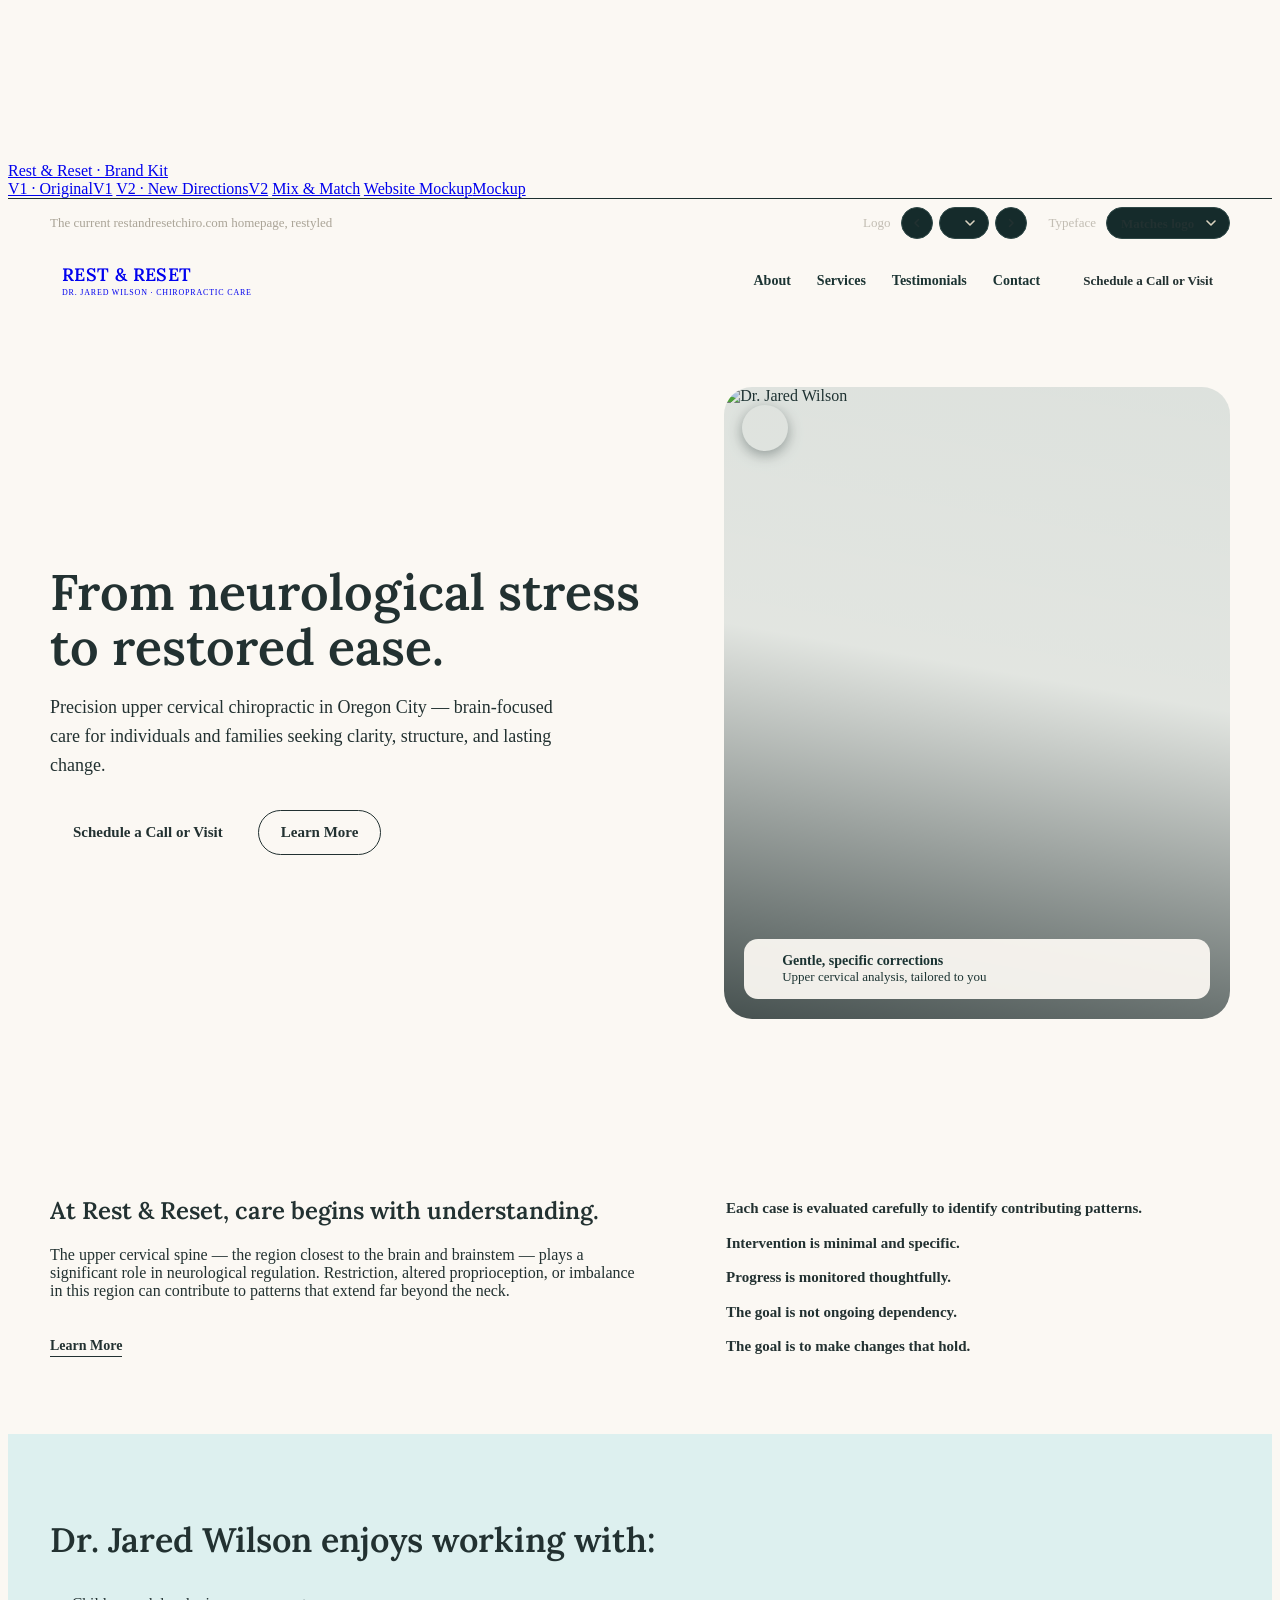
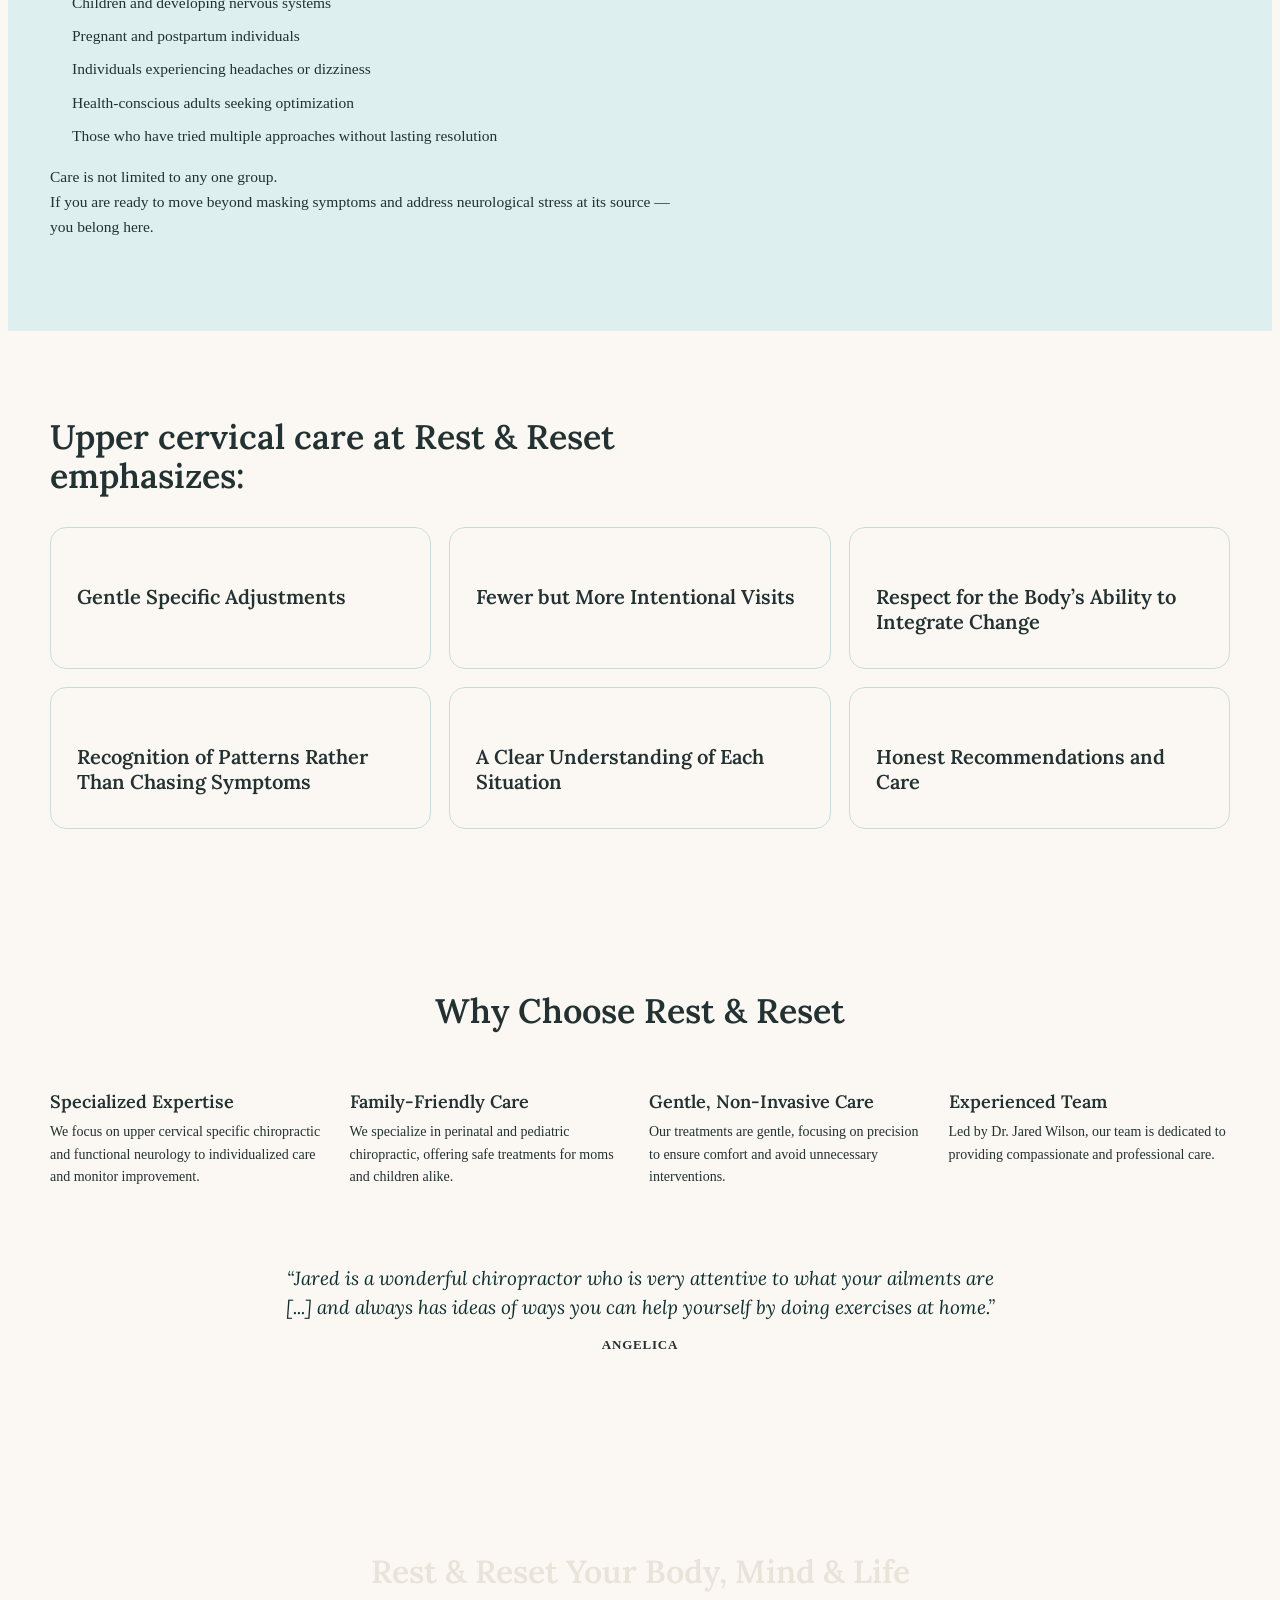
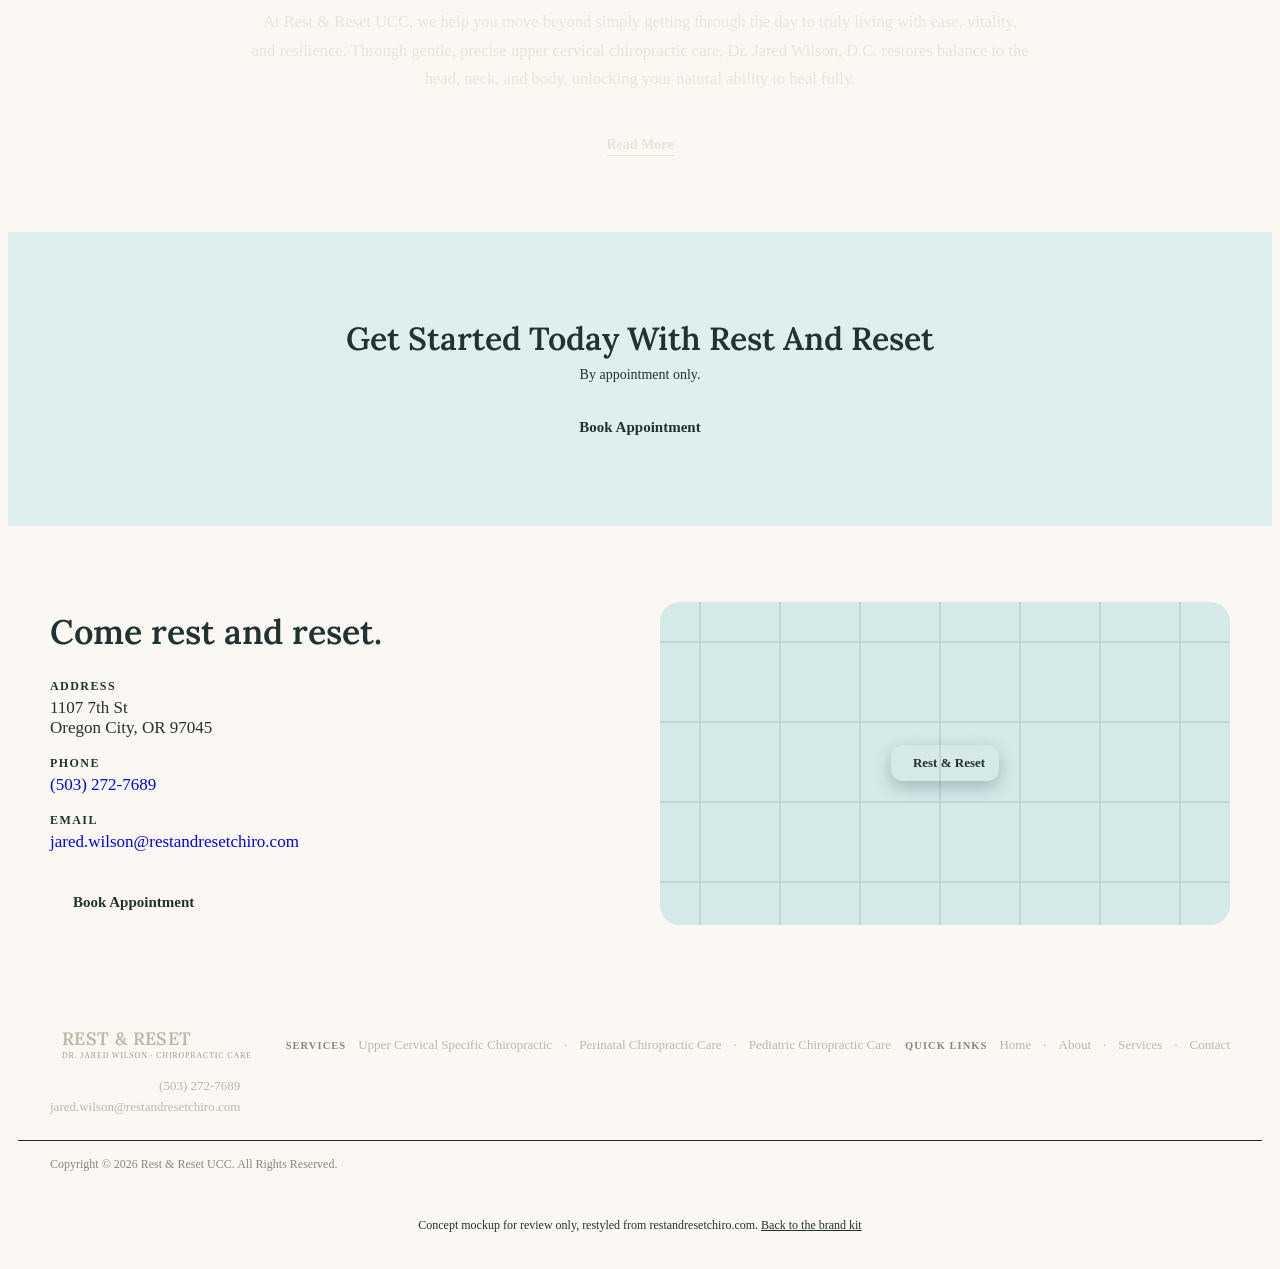
==== commit b76bf7bf: "Unify navigation across the kit and mockup; add icon backgrounds Only the V1 tab linked to the websi" ====
--- a/web/site/index.html
+++ b/web/site/index.html
@@ -15,16 +15,18 @@
   :root { --display: 'Lora', serif; --display-weight: 600; --display-case: none; --display-track: 0; --accent: var(--teal); }
   body { background: #FBF8F3; color: oklch(30% 0.02 195); }
 
-  /* Mockup chrome */
-  .chrome { position: sticky; top: 0; z-index: 20; background: var(--ink); color: oklch(88% 0.01 85); font-size: 13px; }
-  .chrome-in { max-width: 1180px; margin: 0 auto; padding: 10px 24px; display: flex; align-items: center; gap: 14px; flex-wrap: wrap; }
-  .chrome-title { font-weight: 600; letter-spacing: 0.04em; }
-  .chrome-title span { color: oklch(70% 0.02 85); font-weight: 400; }
-  .concept-picker { margin-left: auto; display: flex; align-items: center; }
-  .concept-picker select { font: inherit; font-size: 12.5px; font-weight: 600; background: oklch(24% 0.03 195); color: oklch(92% 0.01 85); border: 1px solid oklch(45% 0.03 195); padding: 7px 10px; border-radius: 8px; cursor: pointer; max-width: 220px; }
-  .concept-picker select:focus-visible, .btn:focus-visible, .nav a:focus-visible { outline: 2px solid var(--clay); outline-offset: 2px; }
-  .sr-only { position: absolute; width: 1px; height: 1px; padding: 0; margin: -1px; overflow: hidden; clip: rect(0,0,0,0); white-space: nowrap; border: 0; }
-  .chrome a.back { color: var(--cream); font-weight: 600; text-decoration: none; white-space: nowrap; }
+  /* Mockup controls: a second row inside the shared kit bar. */
+  .mock-controls { border-top: 1px solid oklch(29% 0.025 195); }
+  .mock-controls-in { max-width: 1180px; margin: 0 auto; padding: 8px 32px; display: flex; align-items: center; gap: 10px 22px; flex-wrap: wrap; font-size: 13px; }
+  .mock-note { color: oklch(72% 0.02 85); margin-right: auto; }
+  .control { display: flex; align-items: center; gap: 6px; }
+  .control label { color: oklch(80% 0.015 85); margin-right: 4px; }
+  .control select { appearance: none; -webkit-appearance: none; font: inherit; font-size: 13px; font-weight: 600; color: var(--cream); height: 32px; padding: 0 34px 0 14px; border-radius: 999px; border: 1px solid oklch(38% 0.03 195); cursor: pointer;
+    background: oklch(27% 0.028 195) url("data:image/svg+xml,%3Csvg xmlns='http://www.w3.org/2000/svg' viewBox='0 0 10 6'%3E%3Cpath d='M1 1l4 4 4-4' fill='none' stroke='%23D9D2BF' stroke-width='1.6' stroke-linecap='round' stroke-linejoin='round'/%3E%3C/svg%3E") no-repeat right 13px center / 10px 6px; }
+  .control option, .control optgroup { color: #1C3E3C; background: #FBF8F3; }
+  .step { width: 32px; height: 32px; flex-shrink: 0; border-radius: 50%; border: 1px solid oklch(38% 0.03 195); background: oklch(27% 0.028 195); color: var(--cream); display: inline-flex; align-items: center; justify-content: center; cursor: pointer; padding: 0; }
+  .control select:hover, .step:hover { border-color: oklch(52% 0.04 195); background-color: oklch(31% 0.03 195); }
+  .control select:focus-visible, .step:focus-visible, .btn:focus-visible, .nav a:focus-visible { outline: 2px solid var(--clay); outline-offset: 2px; }
 
   .container { max-width: 1180px; margin: 0 auto; padding: 0 32px; }
   .display { font-family: var(--display); font-weight: var(--display-weight); text-transform: var(--display-case); letter-spacing: var(--display-track); color: var(--heading); }
@@ -159,9 +161,12 @@
   }
   @media (max-width: 600px) {
     .container { padding: 0 16px; }
-    .chrome-in { padding: 10px 16px; }
-    .concept-picker { margin-left: 0; width: 100%; }
-    .concept-picker select { max-width: none; width: 100%; }
+    .kit-bar.has-controls { position: static; }
+    .mock-controls-in { padding: 8px 16px 12px; }
+    .mock-note { display: none; }
+    .control { width: 100%; }
+    .control label { width: 68px; flex-shrink: 0; }
+    .control select { flex: 1; min-width: 0; }
     .band { padding: 52px 0; }
     .hero h1 { font-size: 32px; }
     .band-head h2, .mission h2, .cta-band h2 { font-size: 26px; }
@@ -203,14 +208,35 @@
   </defs>
 </svg>
 
-<div class="chrome" role="region" aria-label="Mockup controls">
-  <div class="chrome-in">
-    <div class="chrome-title">Website mockup <span>&middot; restandresetchiro.com, restyled</span></div>
-    <label class="concept-picker">
-      <span class="sr-only">Logo direction</span>
-      <select id="concept-select" aria-label="Logo direction"></select>
-    </label>
-    <a class="back" href="/">&larr; Brand kit</a>
+<div class="kit-bar has-controls">
+  <div class="kit-bar-row">
+    <a class="kit-bar-title" href="/#v1">Rest &amp; Reset &middot; Brand Kit</a>
+    <nav class="kit-nav" aria-label="Brand kit">
+      <a href="/#v1"><span class="full">V1 &middot; Original</span><span class="short">V1</span></a>
+      <a href="/#v2"><span class="full">V2 &middot; New Directions</span><span class="short">V2</span></a>
+      <a href="/#mix">Mix &amp; Match</a>
+      <a href="/site" aria-current="page"><span class="full">Website Mockup</span><span class="short">Mockup</span></a>
+    </nav>
+  </div>
+  <div class="mock-controls">
+    <div class="mock-controls-in">
+      <span class="mock-note">The current restandresetchiro.com homepage, restyled</span>
+      <div class="control">
+        <label for="concept-select">Logo</label>
+        <button type="button" class="step" data-step="-1" aria-label="Previous logo direction"><svg width="10" height="10" viewBox="0 0 10 10" aria-hidden="true"><path d="M6.5 1.5L3 5l3.5 3.5" fill="none" stroke="currentColor" stroke-width="1.6" stroke-linecap="round" stroke-linejoin="round"/></svg></button>
+        <select id="concept-select"></select>
+        <button type="button" class="step" data-step="1" aria-label="Next logo direction"><svg width="10" height="10" viewBox="0 0 10 10" aria-hidden="true"><path d="M3.5 1.5L7 5 3.5 8.5" fill="none" stroke="currentColor" stroke-width="1.6" stroke-linecap="round" stroke-linejoin="round"/></svg></button>
+      </div>
+      <div class="control">
+        <label for="type-select">Typeface</label>
+        <select id="type-select">
+          <option value="">Matches logo</option>
+          <option value="lora">Lora</option>
+          <option value="piazzolla">Piazzolla</option>
+          <option value="archivo">Archivo</option>
+        </select>
+      </div>
+    </div>
   </div>
 </div>
 
@@ -418,7 +444,7 @@
   [1, 2, 3, 4].forEach(function (n) {
     var c = RR.CONCEPTS[n], style = V1_STYLE[n];
     ALL_CONCEPTS['v1-' + n] = {
-      src: 'v1', n: n, group: 'V1 · Original', label: n + ' · ' + c.name,
+      src: 'v1', n: n, group: 'V1 · Original', label: 'V1 · ' + n + '. ' + c.name,
       font: c.font, weight: style.weight, case: style.case, track: style.track,
       accent: n === 2 || n === 4 ? 'var(--clay)' : 'var(--teal)'
     };
@@ -426,7 +452,7 @@
   [1, 2, 3, 4, 5, 6, 7, 8].forEach(function (n) {
     var c = RR2.CONCEPTS[n];
     ALL_CONCEPTS['v2-' + n] = {
-      src: 'v2', n: n, group: 'V2 · New Directions', label: n + ' · ' + c.name,
+      src: 'v2', n: n, group: 'V2 · New Directions', label: 'V2 · ' + n + '. ' + c.name,
       font: c.fontFamily, weight: 600, case: 'none', track: '0',
       accent: ACCENT_BY_HEX[c.accent] || 'var(--teal)'
     };
@@ -455,26 +481,52 @@
     groups[e.group].appendChild(opt);
   });
 
-  function render(id) {
+  // A typeface override swaps only the font family; the direction's own case,
+  // tracking and weight belong to its original font, so they reset with it.
+  var TYPEFACES = { lora: "'Lora',serif", piazzolla: "'Piazzolla',serif", archivo: "'Archivo',sans-serif" };
+  var ORDER = Object.keys(ALL_CONCEPTS);
+  var typeSelect = document.getElementById('type-select');
+
+  function render(id, type) {
     if (!ALL_CONCEPTS[id]) id = 'v1-1';
-    var e = ALL_CONCEPTS[id];
+    if (!TYPEFACES[type]) type = '';
+    var e = ALL_CONCEPTS[id], s = document.body.style;
     document.body.setAttribute('data-concept', id);
-    document.body.style.setProperty('--display', e.font);
-    document.body.style.setProperty('--display-weight', e.weight);
-    document.body.style.setProperty('--display-case', e.case);
-    document.body.style.setProperty('--display-track', e.track);
-    document.body.style.setProperty('--accent', e.accent);
+    s.setProperty('--display', type ? TYPEFACES[type] : e.font);
+    s.setProperty('--display-weight', type ? 600 : e.weight);
+    s.setProperty('--display-case', type ? 'none' : e.case);
+    s.setProperty('--display-track', type ? '0' : e.track);
+    s.setProperty('--accent', e.accent);
     document.querySelectorAll('[data-slot="mark"]').forEach(function (el) {
       el.innerHTML = markFor(id, +el.getAttribute('data-size'), el.getAttribute('data-fill'), el.hasAttribute('data-flat'));
     });
     select.value = id;
+    typeSelect.value = type;
   }
-  select.addEventListener('change', function () {
-    history.replaceState(null, '', '#concept-' + select.value);
-    render(select.value);
+  function update() {
+    history.replaceState(null, '', '#concept=' + select.value + (typeSelect.value ? '&type=' + typeSelect.value : ''));
+    render(select.value, typeSelect.value);
+  }
+  // #concept=v2-3&type=lora, plus the older #concept-v2-3 form.
+  function fromHash() {
+    var h = location.hash.slice(1);
+    var legacy = h.match(/^concept-([a-z0-9-]+)$/i);
+    if (legacy) return render(legacy[1], '');
+    var p = new URLSearchParams(h);
+    render(p.get('concept') || 'v1-1', p.get('type') || '');
+  }
+
+  select.addEventListener('change', update);
+  typeSelect.addEventListener('change', update);
+  document.querySelectorAll('.step').forEach(function (b) {
+    b.addEventListener('click', function () {
+      var i = (ORDER.indexOf(select.value) + Number(b.getAttribute('data-step')) + ORDER.length) % ORDER.length;
+      select.value = ORDER[i];
+      update();
+    });
   });
-  var m = location.hash.match(/concept-([a-z0-9-]+)/i);
-  render(m ? m[1] : 'v1-1');
+  window.addEventListener('hashchange', fromHash);
+  fromHash();
 </script>
 </body>
 </html>
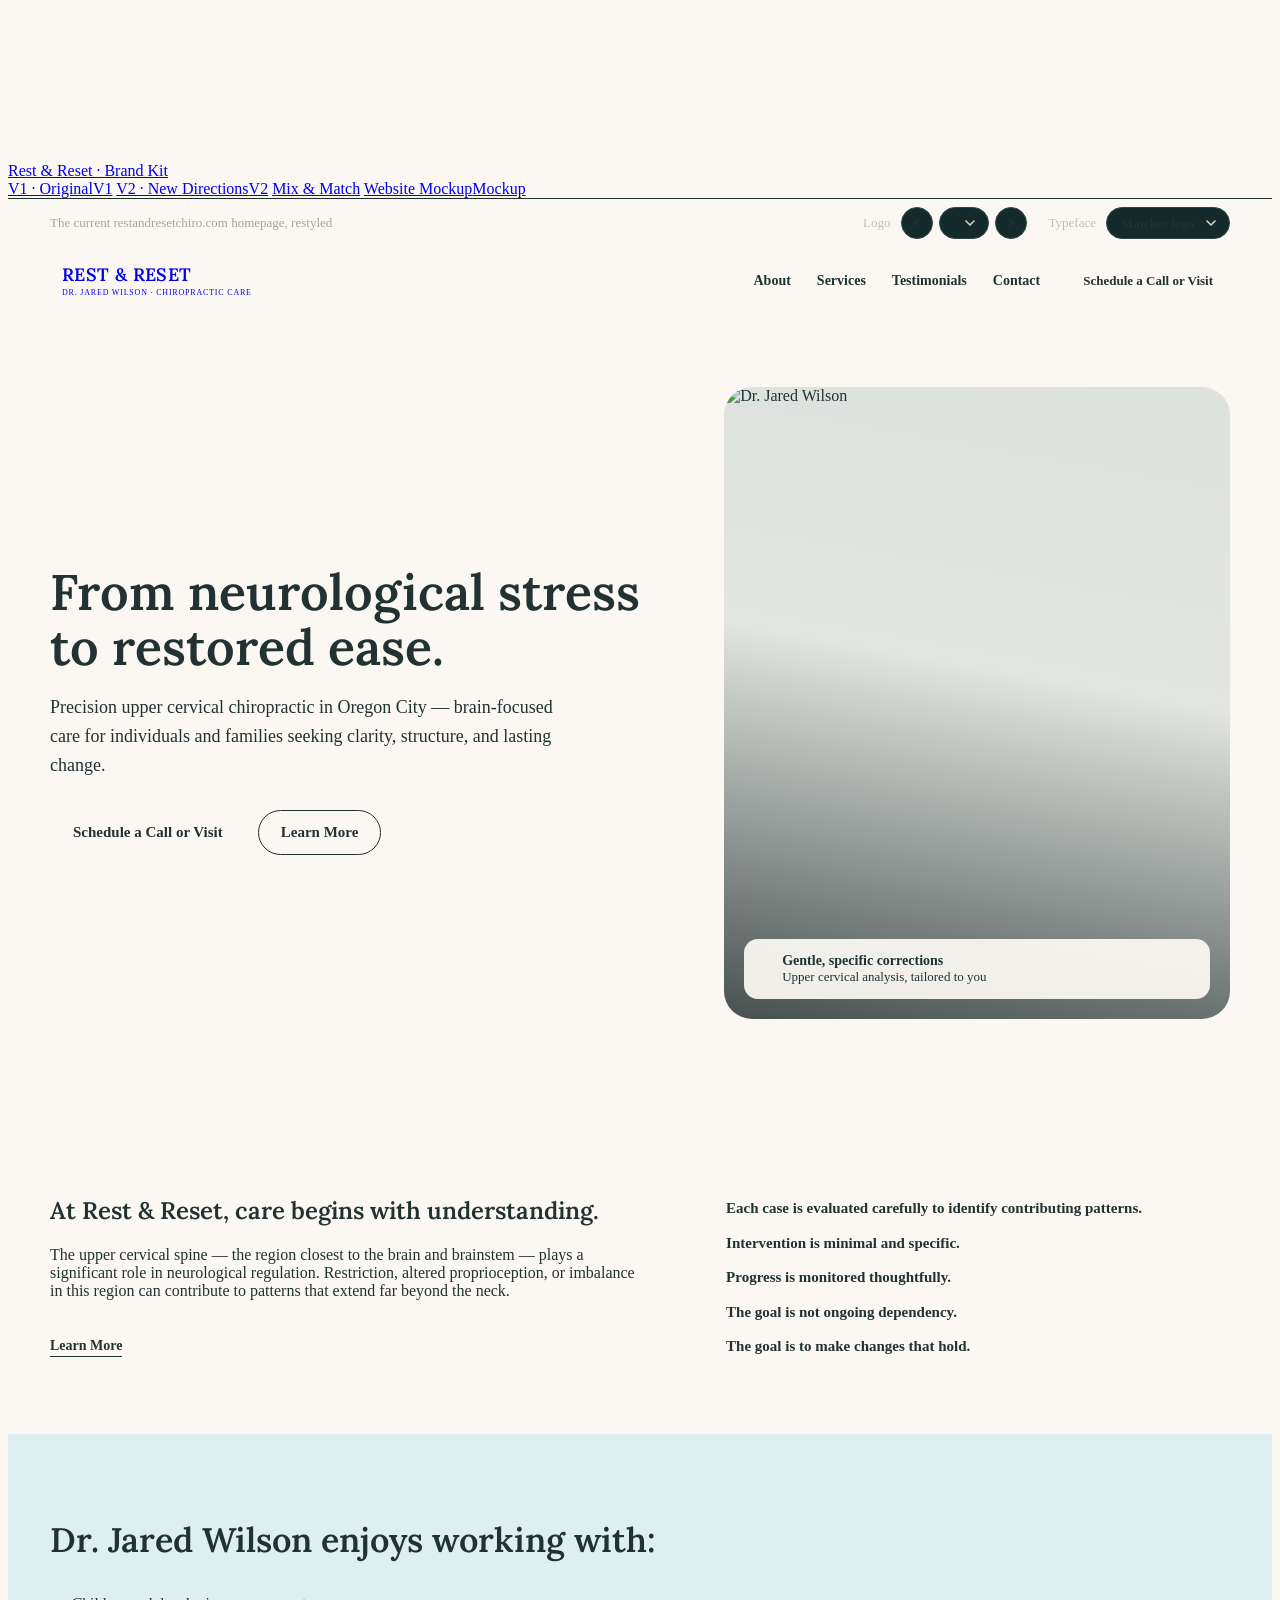
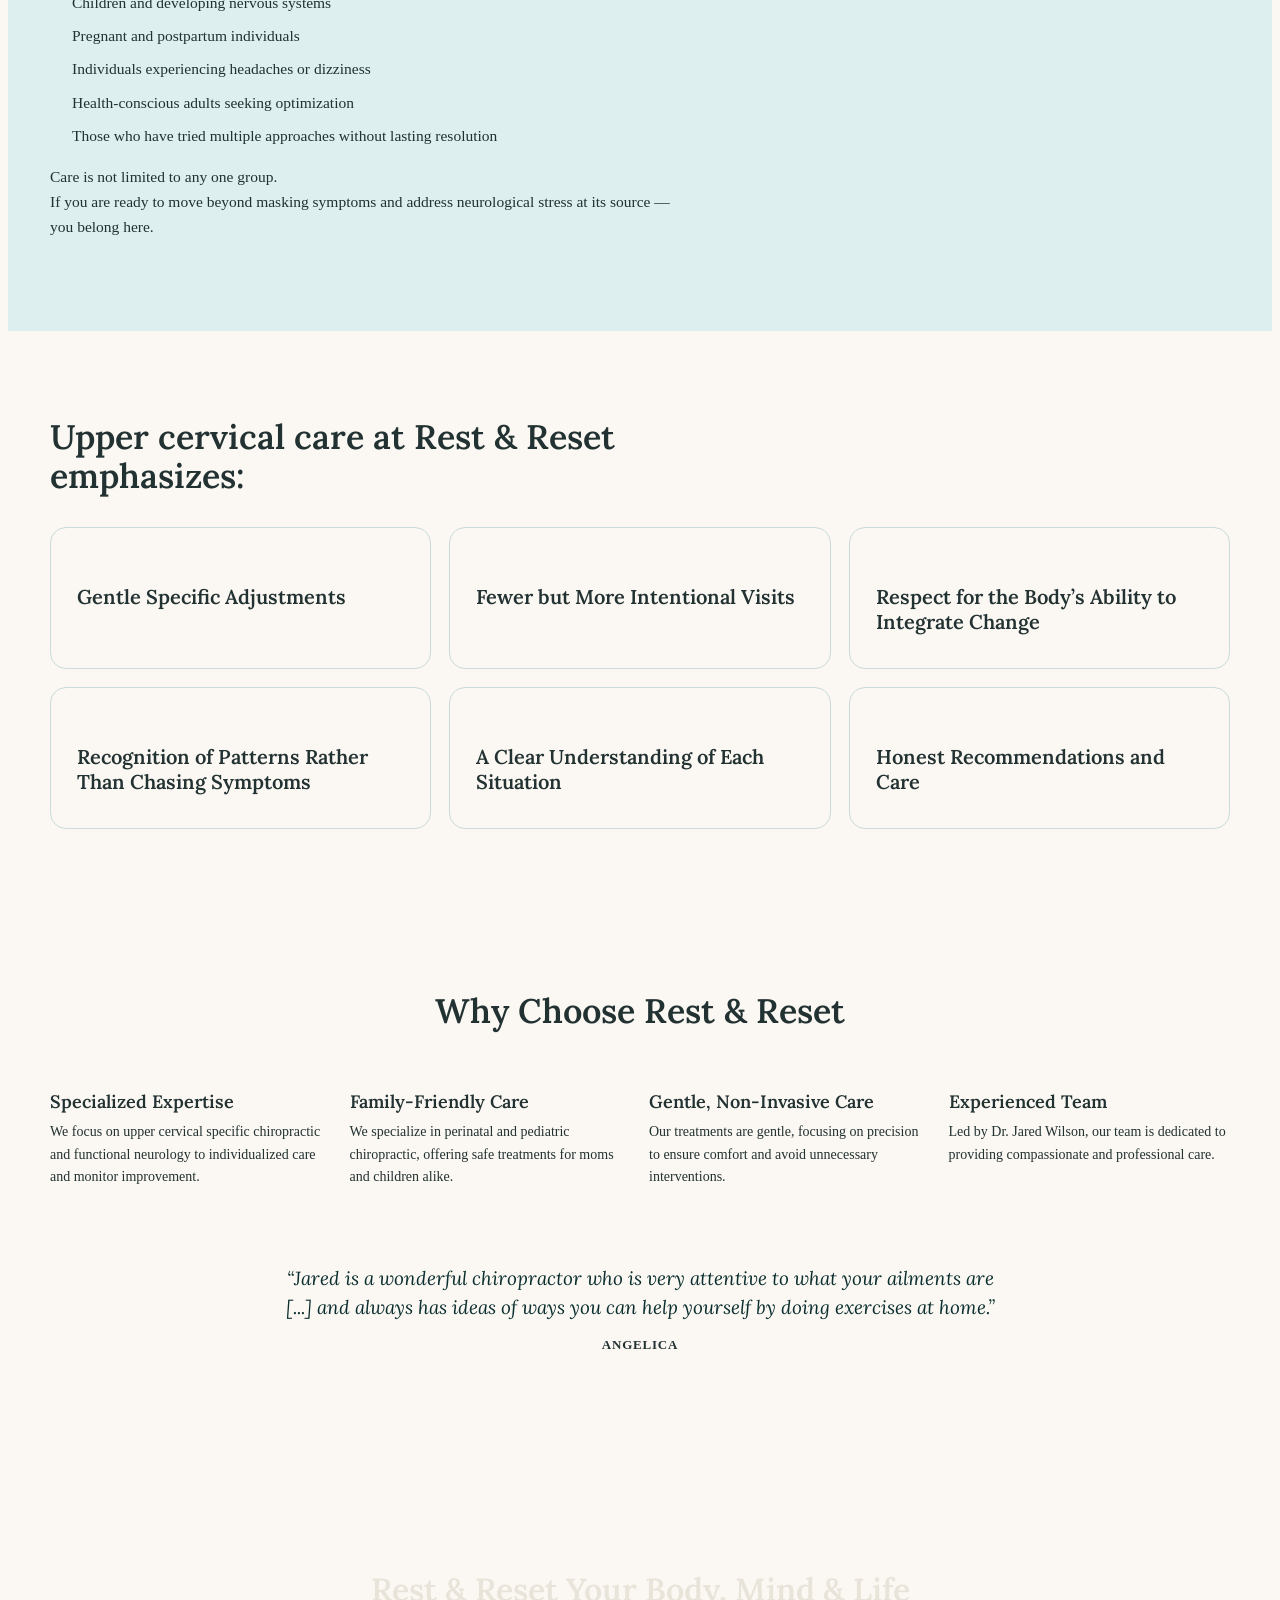
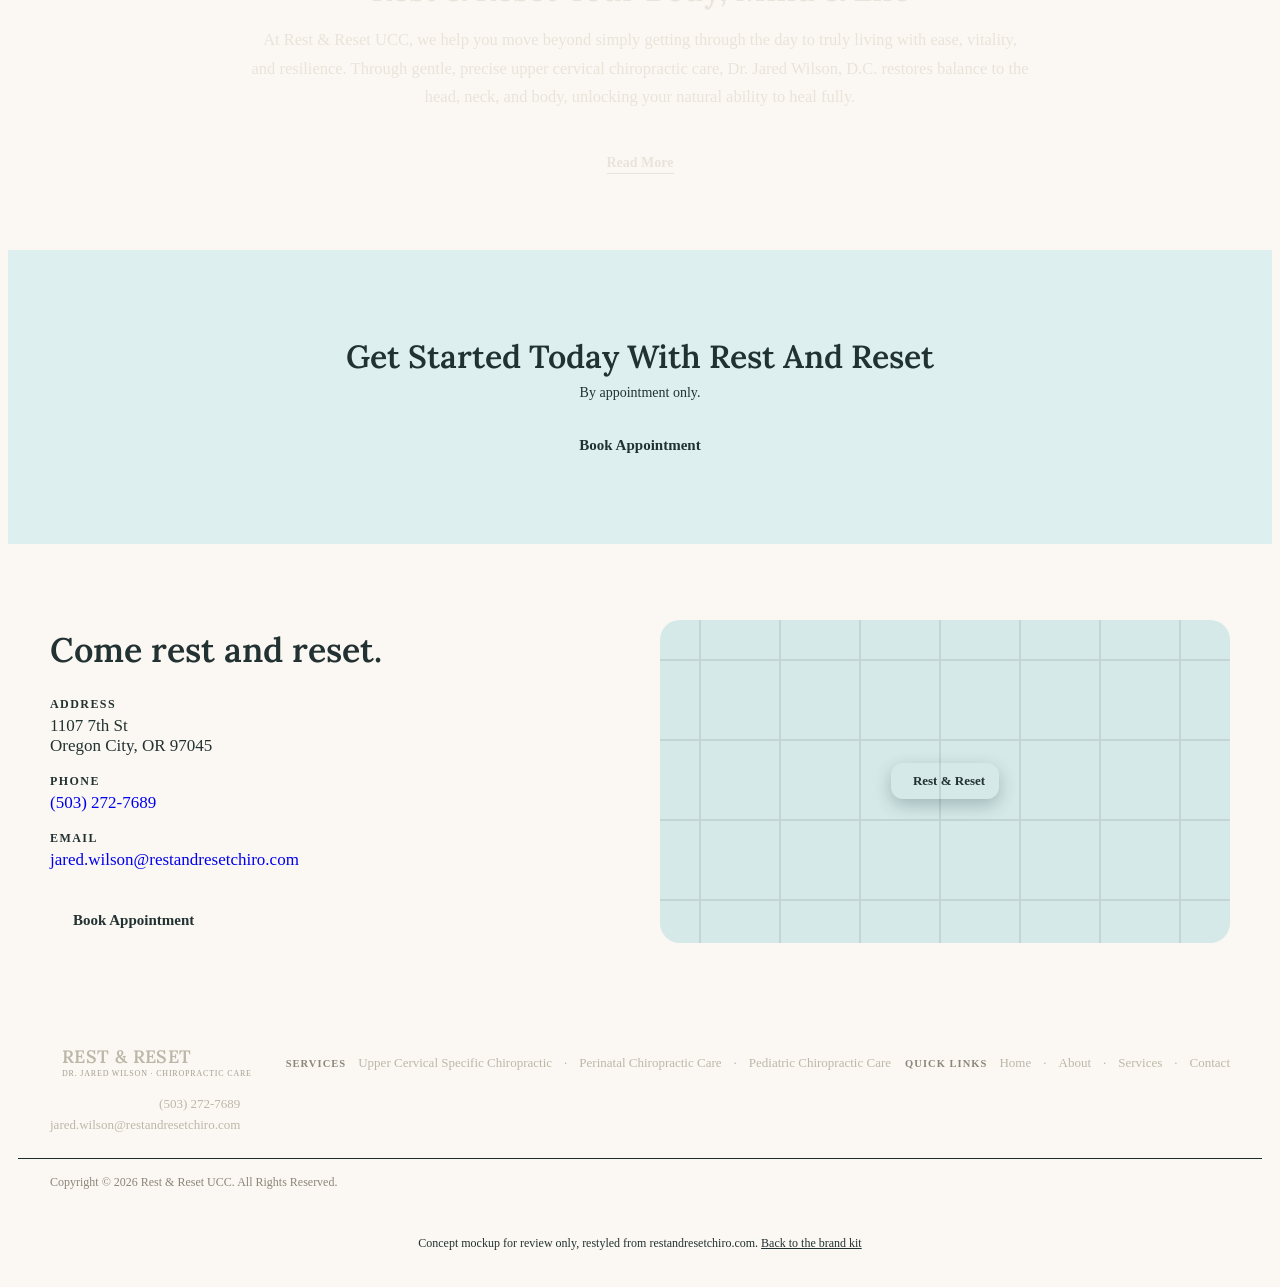
==== commit a63f0cfd: "Give the logo more presence on the website mockup The header mark was small and the hero photo carri" ====
--- a/web/site/index.html
+++ b/web/site/index.html
@@ -60,7 +60,6 @@
   .hero-photo { position: absolute; inset: 0; width: 100%; height: 100%; object-fit: cover; object-position: center 22%; }
   /* Teal wash ties a plain photo into the palette instead of sitting on the page as a random stock image. */
   .hero-scrim { position: absolute; inset: 0; background: linear-gradient(190deg, oklch(32% 0.055 195 / 0.12) 0%, oklch(32% 0.055 195 / 0.1) 45%, oklch(15% 0.04 195 / 0.72) 100%); }
-  .hero-badge { position: absolute; top: 18px; left: 18px; width: 46px; height: 46px; border-radius: 50%; background: var(--teal); display: flex; align-items: center; justify-content: center; box-shadow: 0 4px 14px oklch(15% 0.04 195 / 0.35); }
   .hero-note { position: absolute; left: 20px; bottom: 20px; right: 20px; background: rgba(251,248,243,0.94); border-radius: 14px; padding: 14px 16px; font-size: 13px; color: oklch(30% 0.03 195); display: flex; gap: 12px; align-items: center; }
   .hero-note strong { color: var(--heading); display: block; font-size: 14px; }
   .hero-note .dot { width: 10px; height: 10px; border-radius: 50%; background: var(--accent); flex-shrink: 0; }
@@ -110,6 +109,8 @@
   .mission { background: var(--teal); color: oklch(92% 0.015 85); text-align: center; }
   .mission .container { max-width: 780px; }
   .mission h2 { color: var(--cream); font-size: 32px; margin: 10px 0 16px; }
+  .mission-mark { display: inline-flex; line-height: 0; margin: -12px 0 16px; }
+  .brand-mark { display: inline-flex; line-height: 0; }
   .mission p { font-size: 16.5px; line-height: 1.7; margin: 0 0 22px; }
 
   /* Get started CTA */
@@ -170,6 +171,8 @@
     .band { padding: 52px 0; }
     .hero h1 { font-size: 32px; }
     .band-head h2, .mission h2, .cta-band h2 { font-size: 26px; }
+    .brand-mark svg { width: 48px; height: 48px; }
+    .mission-mark svg { width: 150px; height: 150px; }
     .site-header .container { gap: 10px; }
     .brand { gap: 8px; }
     .brand .word { font-size: 15px; }
@@ -243,7 +246,7 @@
 <header class="site-header">
   <div class="container">
     <a class="brand" href="#top" aria-label="Rest &amp; Reset home">
-      <span data-slot="mark" data-size="44"></span>
+      <span class="brand-mark" data-slot="mark" data-size="64"></span>
       <span><div class="word">REST &amp; RESET</div><div class="sub">Dr. Jared Wilson &middot; Chiropractic Care</div></span>
     </a>
     <nav class="nav" aria-label="Main">
@@ -272,7 +275,6 @@
       <div class="hero-art">
         <img class="hero-photo" src="/assets/dr-wilson.webp" alt="Dr. Jared Wilson">
         <div class="hero-scrim"></div>
-        <div class="hero-badge"><span data-slot="mark" data-size="24" data-fill="#E8DCC8" data-flat></span></div>
         <div class="hero-note"><span class="dot"></span><div><strong>Gentle, specific corrections</strong>Upper cervical analysis, tailored to you</div></div>
       </div>
     </div>
@@ -365,6 +367,7 @@
 
   <section class="band mission">
     <div class="container">
+      <span class="mission-mark" data-slot="mark" data-size="208" data-fill="#E8DCC8" data-flat></span>
       <h2 class="display">Rest &amp; Reset Your Body, Mind &amp; Life</h2>
       <p>At Rest &amp; Reset UCC, we help you move beyond simply getting through the day to truly living with ease, vitality, and resilience. Through gentle, precise upper cervical chiropractic care, Dr. Jared Wilson, D.C. restores balance to the head, neck, and body, unlocking your natural ability to heal fully.</p>
       <a class="link-more" style="color:var(--cream);" href="https://restandresetchiro.janeapp.com/" target="_blank" rel="noopener">Read More</a>
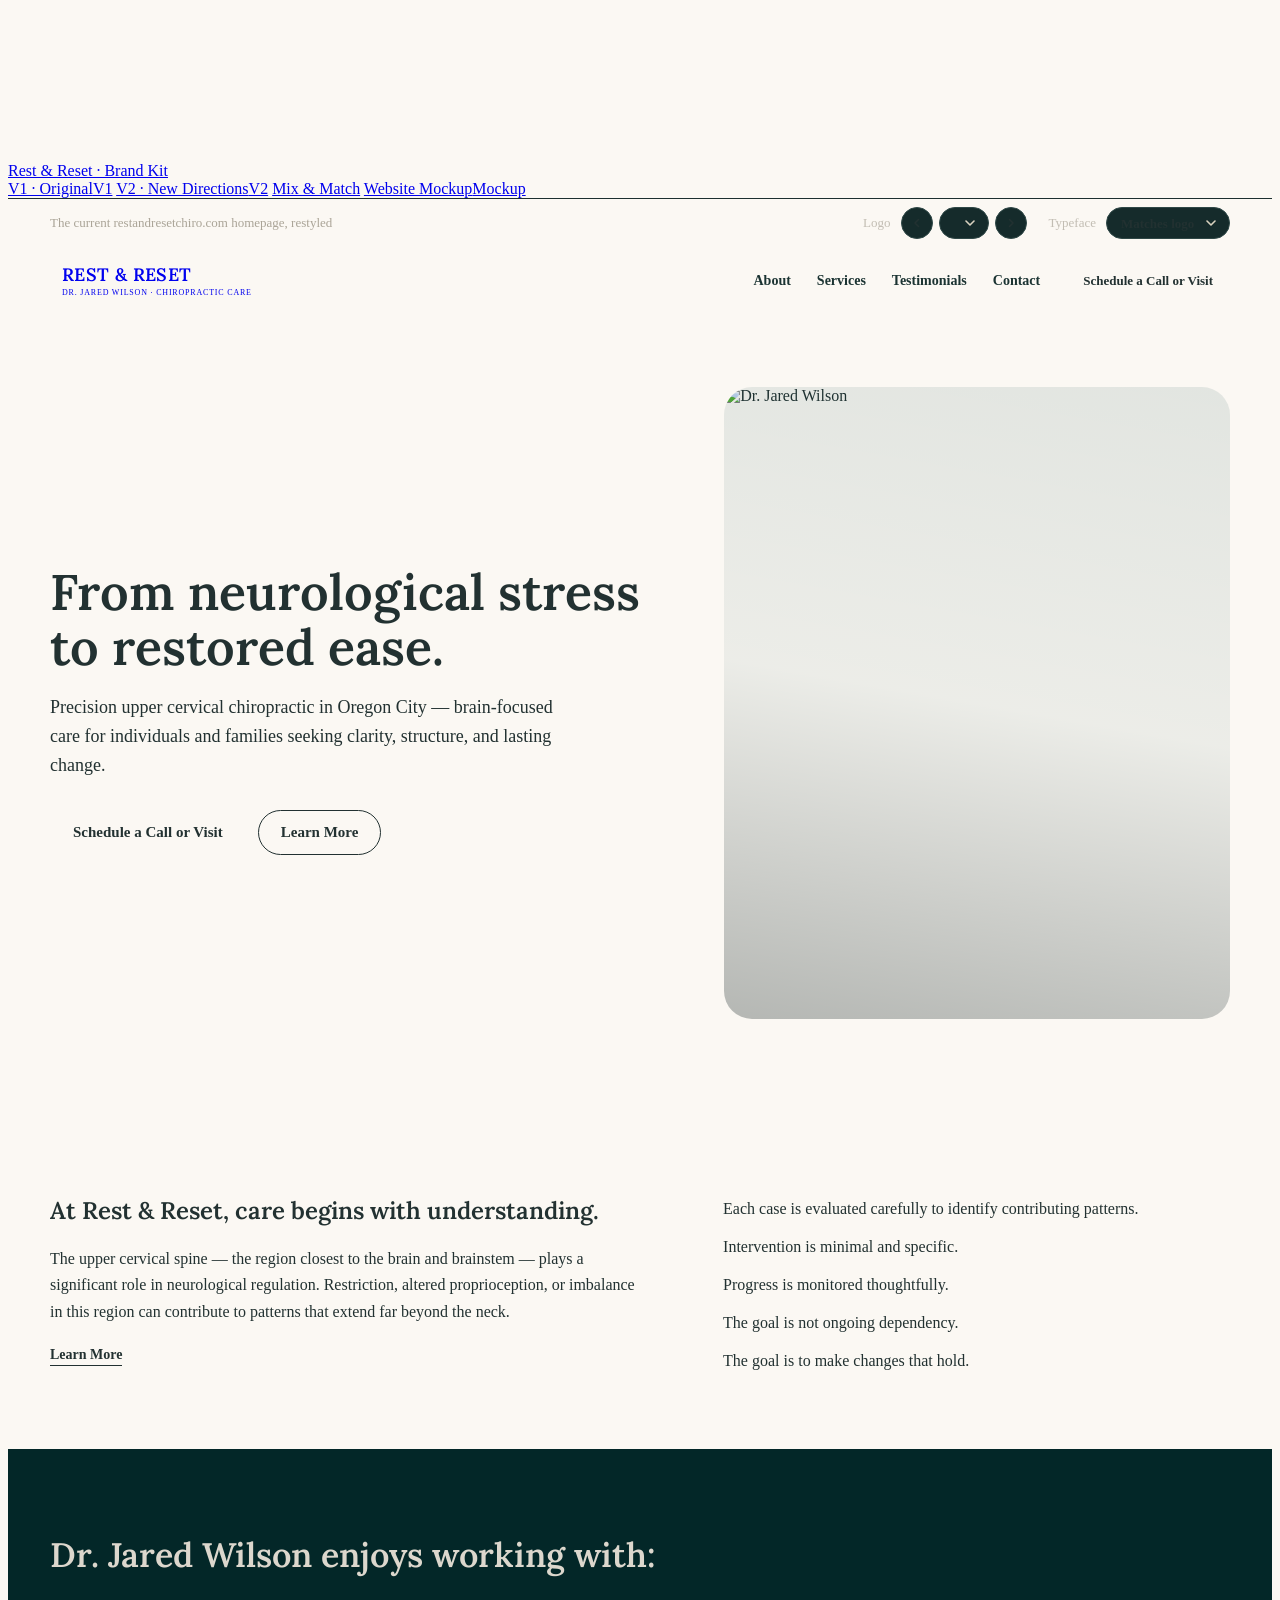
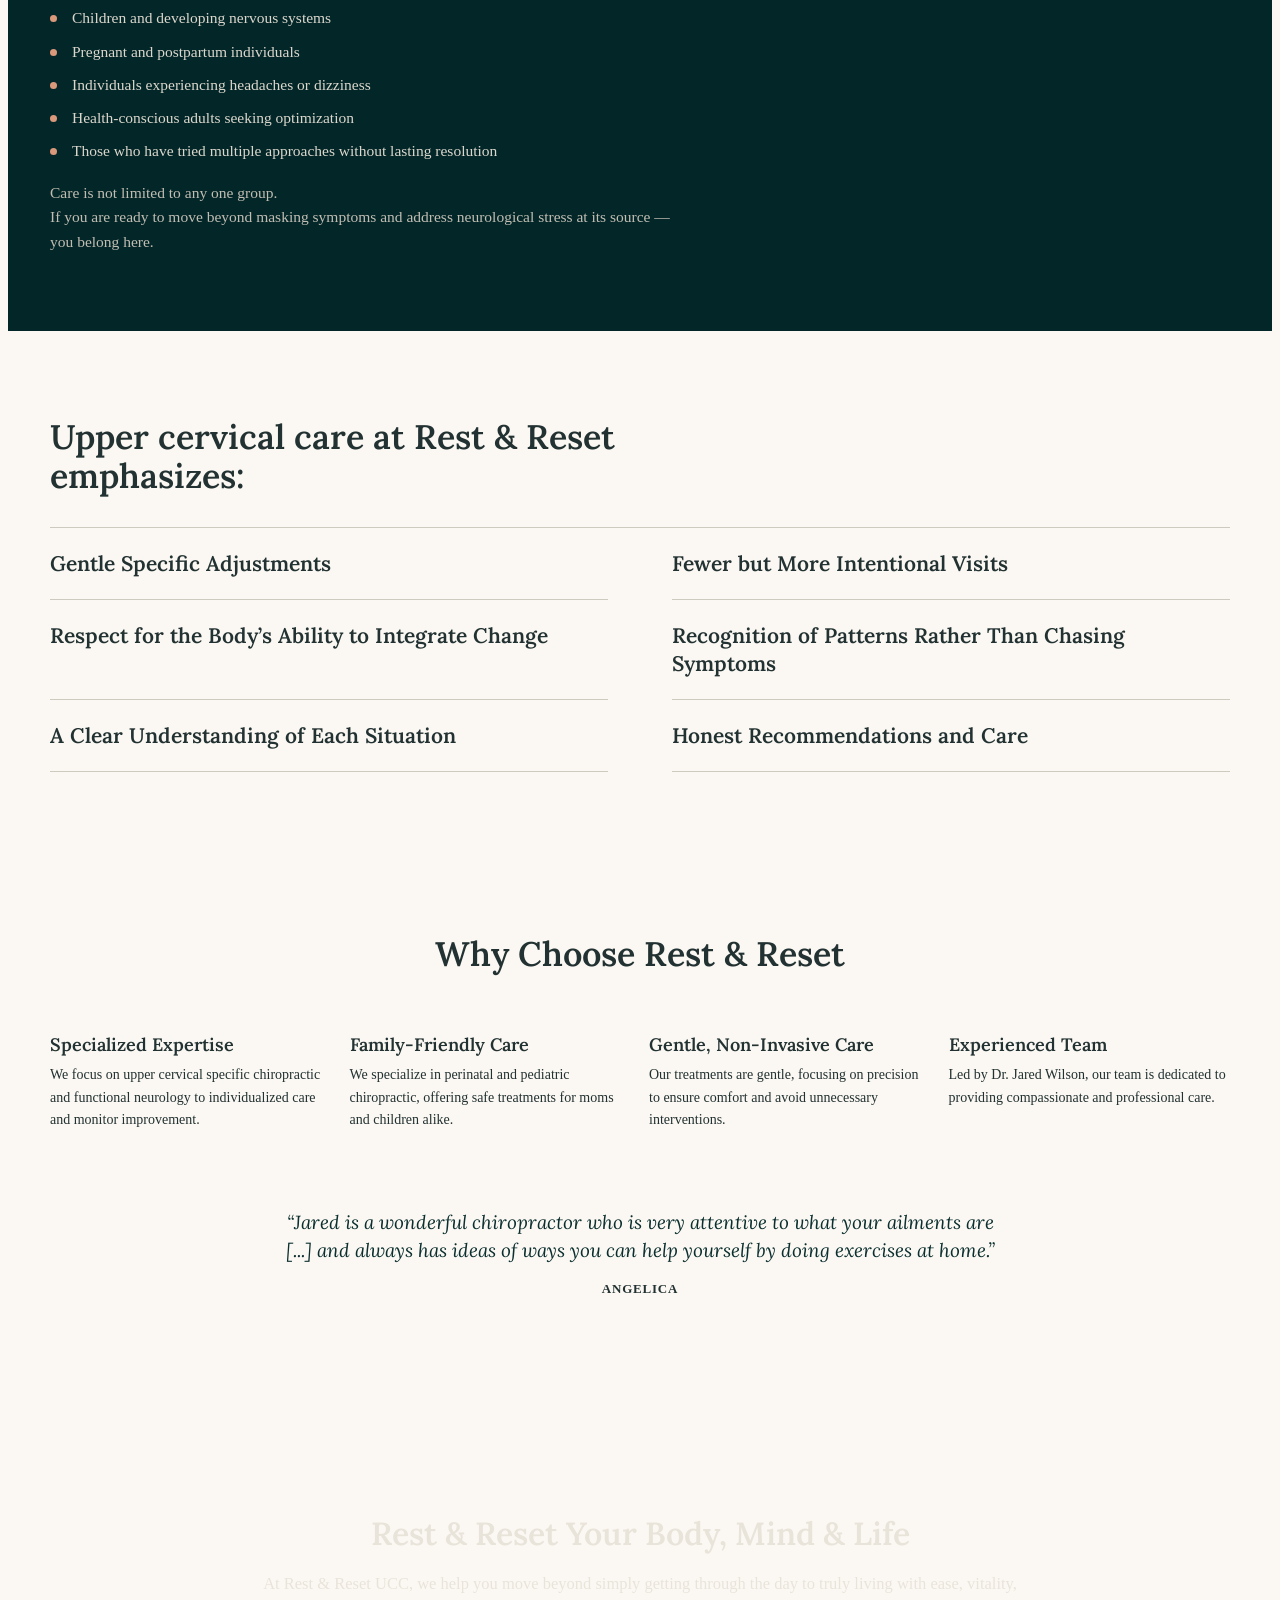
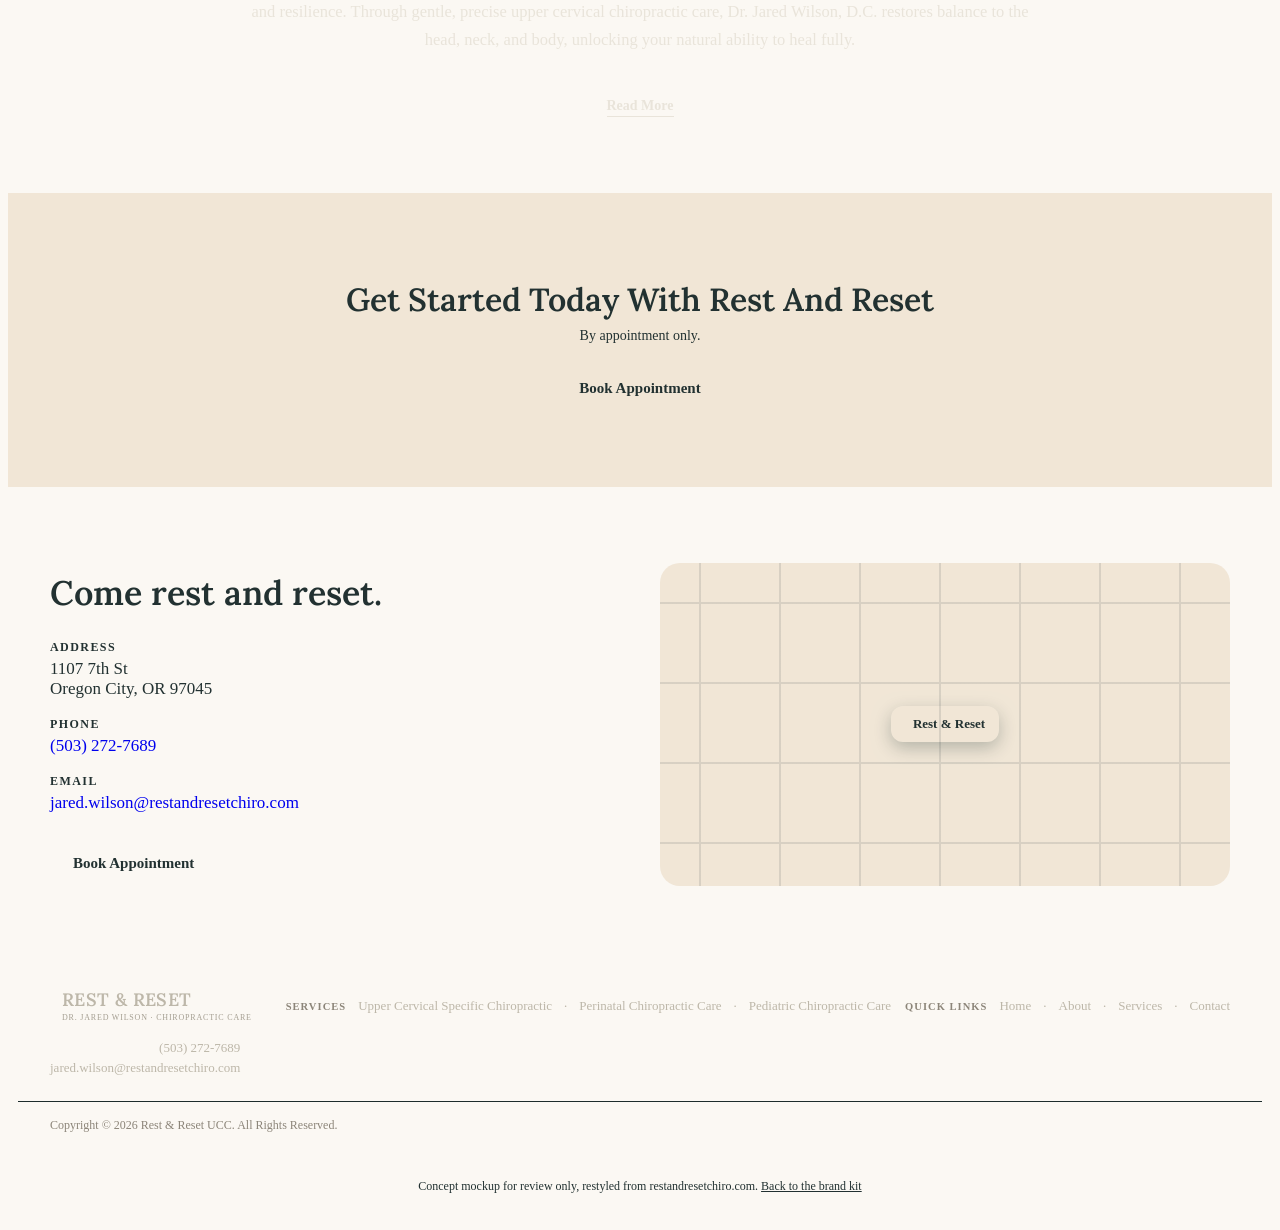
==== commit eb07663e: "Calm the mockup's sections and drop light-blue backgrounds Removes the note card over the hero photo" ====
--- a/web/site/index.html
+++ b/web/site/index.html
@@ -48,7 +48,7 @@
   .btn-ghost { border-color: var(--teal); color: var(--teal); }
   .btn-ghost:hover { background: var(--teal-tint); }
   .btn-sm { font-size: 13px; padding: 9px 16px; }
-  body[data-concept="4"] .btn { border-radius: 4px; text-transform: uppercase; letter-spacing: 0.06em; font-size: 13px; }
+  body[data-concept="v1-4"] .btn { border-radius: 4px; text-transform: uppercase; letter-spacing: 0.06em; font-size: 13px; }
 
   /* Hero */
   .hero { padding: 72px 0 80px; }
@@ -59,14 +59,13 @@
   .hero-art { position: relative; aspect-ratio: 4/5; border-radius: 28px; background: var(--teal); overflow: hidden; }
   .hero-photo { position: absolute; inset: 0; width: 100%; height: 100%; object-fit: cover; object-position: center 22%; }
   /* Teal wash ties a plain photo into the palette instead of sitting on the page as a random stock image. */
-  .hero-scrim { position: absolute; inset: 0; background: linear-gradient(190deg, oklch(32% 0.055 195 / 0.12) 0%, oklch(32% 0.055 195 / 0.1) 45%, oklch(15% 0.04 195 / 0.72) 100%); }
-  .hero-note { position: absolute; left: 20px; bottom: 20px; right: 20px; background: rgba(251,248,243,0.94); border-radius: 14px; padding: 14px 16px; font-size: 13px; color: oklch(30% 0.03 195); display: flex; gap: 12px; align-items: center; }
-  .hero-note strong { color: var(--heading); display: block; font-size: 14px; }
-  .hero-note .dot { width: 10px; height: 10px; border-radius: 50%; background: var(--accent); flex-shrink: 0; }
+  .hero-scrim { position: absolute; inset: 0; background: linear-gradient(190deg, oklch(32% 0.055 195 / 0.1) 0%, oklch(32% 0.055 195 / 0.06) 50%, oklch(15% 0.04 195 / 0.28) 100%); }
 
   /* Generic band */
   .band { padding: 76px 0; }
-  .band-tint { background: oklch(94% 0.02 195); }
+  .band-warm { background: oklch(93% 0.025 80); }
+  .band-deep { background: oklch(25% 0.04 195); color: oklch(88% 0.015 85); }
+  .band-deep .display { color: var(--cream); }
   .band-head { max-width: 680px; margin-bottom: 32px; }
   .band-head.center { margin-left: auto; margin-right: auto; text-align: center; }
   .band-head h2 { font-size: 34px; line-height: 1.15; margin: 10px 0 14px; }
@@ -74,35 +73,31 @@
 
   /* Thoughtful approach */
   .approach .container { display: grid; grid-template-columns: 1.05fr 0.95fr; gap: 56px; align-items: start; }
-  .affirmations { list-style: none; margin: 22px 0 0; padding: 0; display: grid; gap: 12px; }
-  .affirmations li { display: flex; gap: 10px; font-size: 15px; line-height: 1.5; color: var(--heading); font-weight: 600; }
-  .affirmations .tick { width: 20px; height: 20px; border-radius: 50%; background: var(--teal); flex-shrink: 0; margin-top: 2px; }
-  body[data-concept="2"] .affirmations .tick, body[data-concept="4"] .affirmations .tick { background: var(--clay); }
-  .link-more { display: inline-block; margin-top: 22px; font-size: 14px; font-weight: 700; color: var(--teal); text-decoration: none; border-bottom: 1.5px solid currentColor; padding-bottom: 2px; }
-  body[data-concept="2"] .link-more, body[data-concept="4"] .link-more { color: var(--clay); }
+  .approach p { font-size: 16px; line-height: 1.65; color: var(--body); margin: 0; }
+  .affirmations { list-style: none; margin: 22px 0 0; padding: 0; display: grid; gap: 14px; }
+  .affirmations li { display: flex; gap: 14px; font-size: 16px; line-height: 1.5; color: var(--body); }
+  .affirmations .tick { flex-shrink: 0; width: 6px; height: 11px; margin: 4px 3px 0 4px; border-right: 1.75px solid var(--accent); border-bottom: 1.75px solid var(--accent); transform: rotate(45deg); }
+  .link-more { display: inline-block; margin-top: 22px; font-size: 14px; font-weight: 700; color: var(--accent); text-decoration: none; border-bottom: 1.5px solid currentColor; padding-bottom: 2px; }
 
   /* Who we work with */
   .who ul { list-style: none; margin: 18px 0; padding: 0; display: grid; gap: 10px; max-width: 620px; }
-  .who li { font-size: 15.5px; line-height: 1.5; padding-left: 22px; position: relative; color: var(--body); }
-  .who li::before { content: ""; position: absolute; left: 0; top: 8px; width: 8px; height: 8px; border-radius: 50%; background: var(--accent); }
-
-  /* Emphasizes grid */
-  .services { display: grid; grid-template-columns: repeat(3, 1fr); gap: 18px; }
-  .service { background: #FBF8F3; border-radius: 16px; padding: 26px; border: 1px solid oklch(88% 0.02 195); }
-  .service .num { width: 12px; height: 12px; border-radius: 50%; background: var(--teal); margin-bottom: 18px; }
-  body[data-concept="2"] .service .num, body[data-concept="4"] .service .num { background: var(--clay); }
-  .service h3 { font-size: 20px; margin: 0 0 8px; }
-  .service p { font-size: 14.5px; line-height: 1.6; color: var(--body); margin: 0; }
+  .who li { font-size: 15.5px; line-height: 1.5; padding-left: 22px; position: relative; }
+  .who li::before { content: ""; position: absolute; left: 0; top: 9px; width: 7px; height: 7px; border-radius: 50%; background: oklch(74% 0.09 45); }
+  .who-note { max-width: 620px; font-size: 15.5px; line-height: 1.6; color: oklch(80% 0.015 85); margin: 0; }
+
+  /* Emphases: a ruled two-column list, not a card grid. */
+  .services { display: grid; grid-template-columns: repeat(2, 1fr); column-gap: 64px; border-top: 1px solid oklch(84% 0.015 85); }
+  .service { padding: 22px 0; border-bottom: 1px solid oklch(84% 0.015 85); }
+  .service h3 { font-size: 21px; line-height: 1.3; margin: 0; }
 
   /* Why choose + testimonial */
   .why-grid { display: grid; grid-template-columns: repeat(auto-fit, minmax(220px, 1fr)); gap: 18px; margin-bottom: 40px; }
-  .why { padding: 24px 0 0; border-top: 2px solid var(--teal); }
-  body[data-concept="2"] .why, body[data-concept="4"] .why { border-top-color: var(--clay); }
+  .why { padding: 24px 0 0; border-top: 2px solid var(--accent); }
   .why h3 { font-size: 18px; margin: 0 0 8px; }
   .why p { font-size: 14px; line-height: 1.6; color: var(--body); margin: 0; }
   .testimonial { background: var(--cream); border-radius: 18px; padding: 36px 40px; text-align: center; max-width: 720px; margin: 0 auto; }
   .testimonial blockquote { margin: 0 0 14px; font-family: var(--display); font-size: 19px; line-height: 1.5; color: oklch(28% 0.04 195); font-style: italic; }
-  body[data-concept="4"] .testimonial blockquote { font-style: normal; }
+  body[data-concept="v1-4"] .testimonial blockquote { font-style: normal; }
   .testimonial cite { font-size: 13px; font-weight: 700; letter-spacing: 0.06em; text-transform: uppercase; color: var(--muted); font-style: normal; }
 
   /* Mission band */
@@ -126,9 +121,9 @@
   .visit dd a { text-decoration: none; }
   .visit dd a:hover { text-decoration: underline; }
   .map { border-radius: 20px; min-height: 280px; background:
-      linear-gradient(90deg, transparent 49%, oklch(86% 0.02 195) 49%, oklch(86% 0.02 195) 51%, transparent 51%) 0 0 / 80px 80px,
-      linear-gradient(0deg, transparent 49%, oklch(86% 0.02 195) 49%, oklch(86% 0.02 195) 51%, transparent 51%) 0 0 / 80px 80px,
-      oklch(92% 0.02 195);
+      linear-gradient(90deg, transparent 49%, oklch(86% 0.02 80) 49%, oklch(86% 0.02 80) 51%, transparent 51%) 0 0 / 80px 80px,
+      linear-gradient(0deg, transparent 49%, oklch(86% 0.02 80) 49%, oklch(86% 0.02 80) 51%, transparent 51%) 0 0 / 80px 80px,
+      oklch(93% 0.025 80);
     position: relative; display: flex; align-items: center; justify-content: center; }
   .pin { background: var(--teal); color: var(--cream); padding: 10px 14px; border-radius: 12px; font-size: 13px; font-weight: 600; display: flex; align-items: center; gap: 8px; box-shadow: 0 6px 18px oklch(20% 0.04 195 / 0.25); }
 
@@ -158,7 +153,7 @@
     .hero-art { max-width: 460px; width: 100%; }
     .footer-grid { justify-content: flex-start; }
     .footer-contact { text-align: left; }
-    .services { grid-template-columns: repeat(2, 1fr); }
+    .services { column-gap: 32px; }
   }
   @media (max-width: 600px) {
     .container { padding: 0 16px; }
@@ -183,7 +178,7 @@
   }
 </style>
 </head>
-<body data-concept="1">
+<body data-concept="v1-1">
 <svg class="svg-defs" aria-hidden="true" focusable="false">
   <defs>
     <linearGradient id="tealGrad" gradientUnits="userSpaceOnUse" x1="100" y1="0" x2="100" y2="200">
@@ -275,7 +270,6 @@
       <div class="hero-art">
         <img class="hero-photo" src="/assets/dr-wilson.webp" alt="Dr. Jared Wilson">
         <div class="hero-scrim"></div>
-        <div class="hero-note"><span class="dot"></span><div><strong>Gentle, specific corrections</strong>Upper cervical analysis, tailored to you</div></div>
       </div>
     </div>
   </section>
@@ -297,7 +291,7 @@
     </div>
   </section>
 
-  <section class="band band-tint who">
+  <section class="band band-deep who">
     <div class="container">
       <div class="band-head">
         <h2 class="display">Dr. Jared Wilson enjoys working with:</h2>
@@ -309,7 +303,7 @@
         <li>Health-conscious adults seeking optimization</li>
         <li>Those who have tried multiple approaches without lasting resolution</li>
       </ul>
-      <p style="max-width:620px;font-size:15.5px;line-height:1.6;">Care is not limited to any one group.<br>If you are ready to move beyond masking symptoms and address neurological stress at its source &mdash; you belong here.</p>
+      <p class="who-note">Care is not limited to any one group.<br>If you are ready to move beyond masking symptoms and address neurological stress at its source &mdash; you belong here.</p>
     </div>
   </section>
 
@@ -320,27 +314,21 @@
       </div>
       <div class="services">
         <article class="service">
-          <div class="num" aria-hidden="true"></div>
           <h3 class="display">Gentle Specific Adjustments</h3>
         </article>
         <article class="service">
-          <div class="num" aria-hidden="true"></div>
           <h3 class="display">Fewer but More Intentional Visits</h3>
         </article>
         <article class="service">
-          <div class="num" aria-hidden="true"></div>
           <h3 class="display">Respect for the Body&rsquo;s Ability to Integrate Change</h3>
         </article>
         <article class="service">
-          <div class="num" aria-hidden="true"></div>
           <h3 class="display">Recognition of Patterns Rather Than Chasing Symptoms</h3>
         </article>
         <article class="service">
-          <div class="num" aria-hidden="true"></div>
           <h3 class="display">A Clear Understanding of Each Situation</h3>
         </article>
         <article class="service">
-          <div class="num" aria-hidden="true"></div>
           <h3 class="display">Honest Recommendations and Care</h3>
         </article>
       </div>
@@ -374,7 +362,7 @@
     </div>
   </section>
 
-  <section class="band band-tint cta-band">
+  <section class="band band-warm cta-band">
     <div class="container">
       <h2 class="display">Get Started Today With Rest And Reset</h2>
       <p class="cta-note">By appointment only.</p>
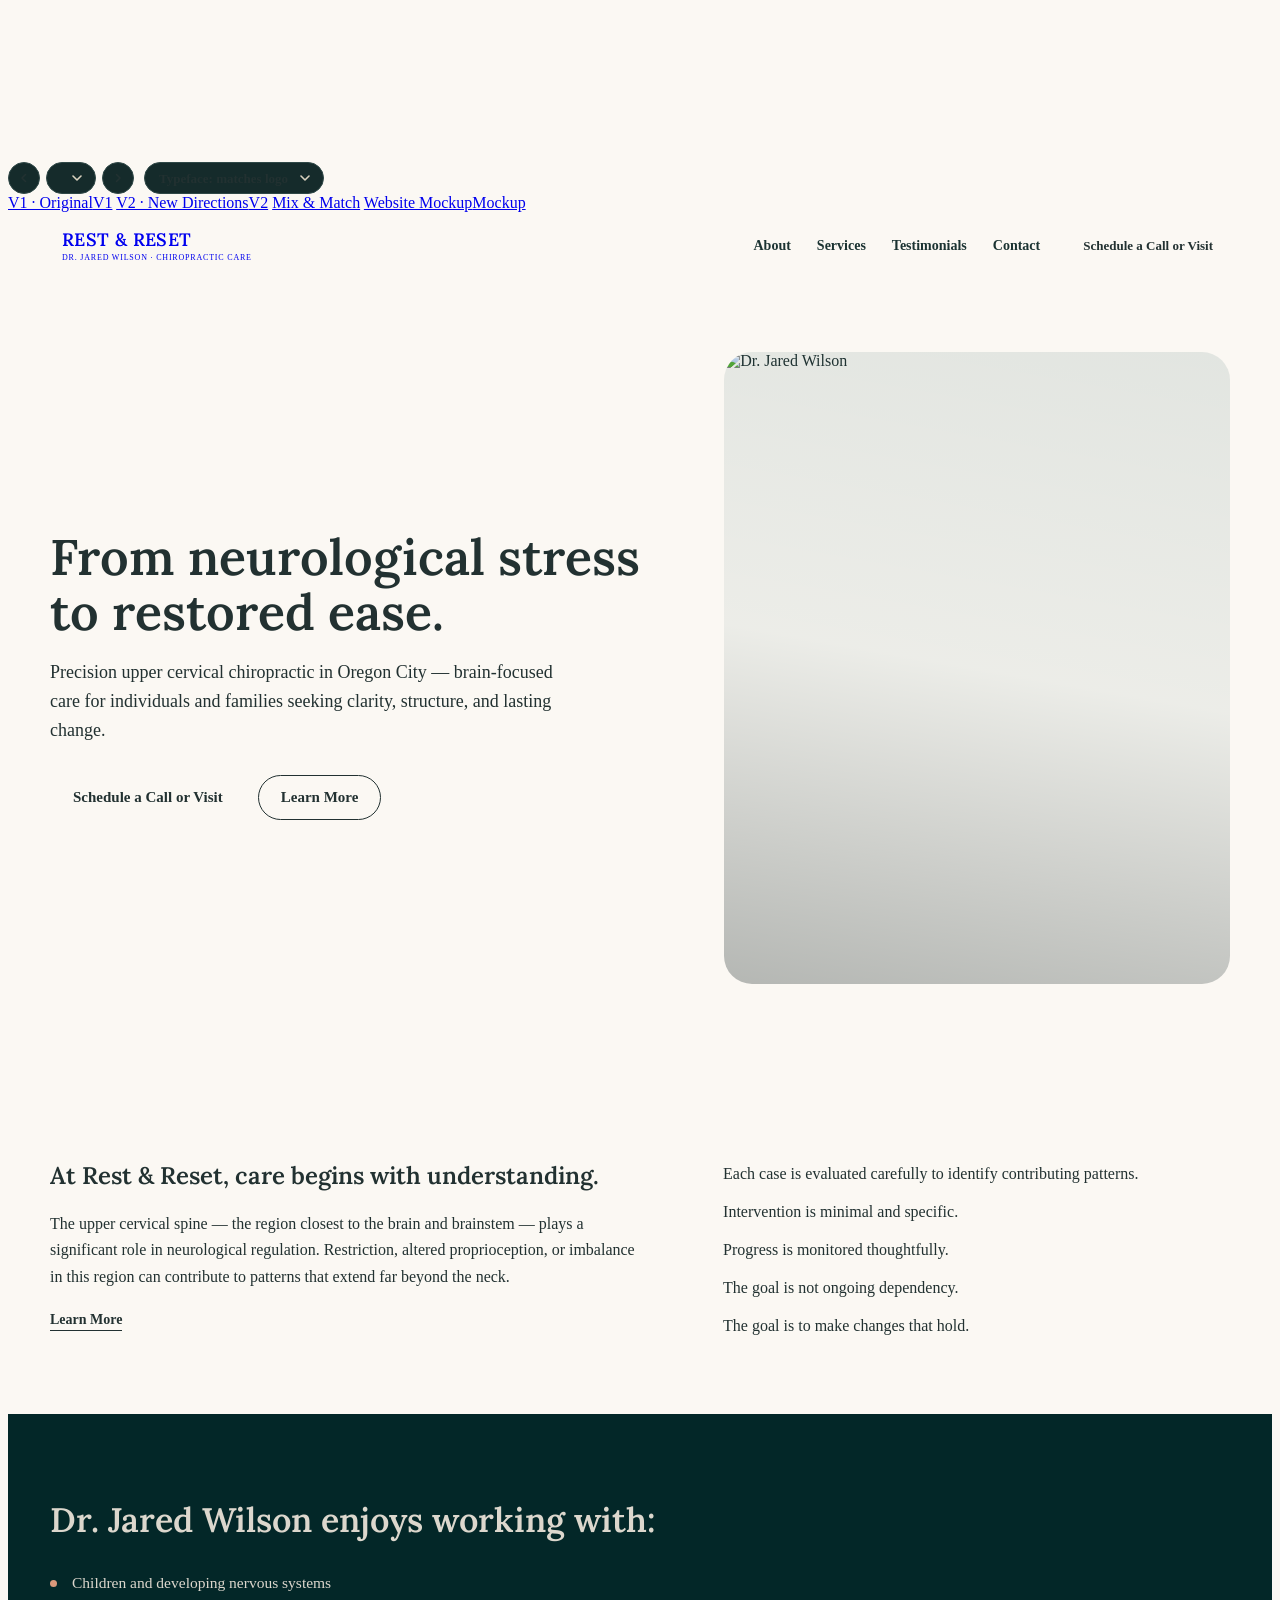
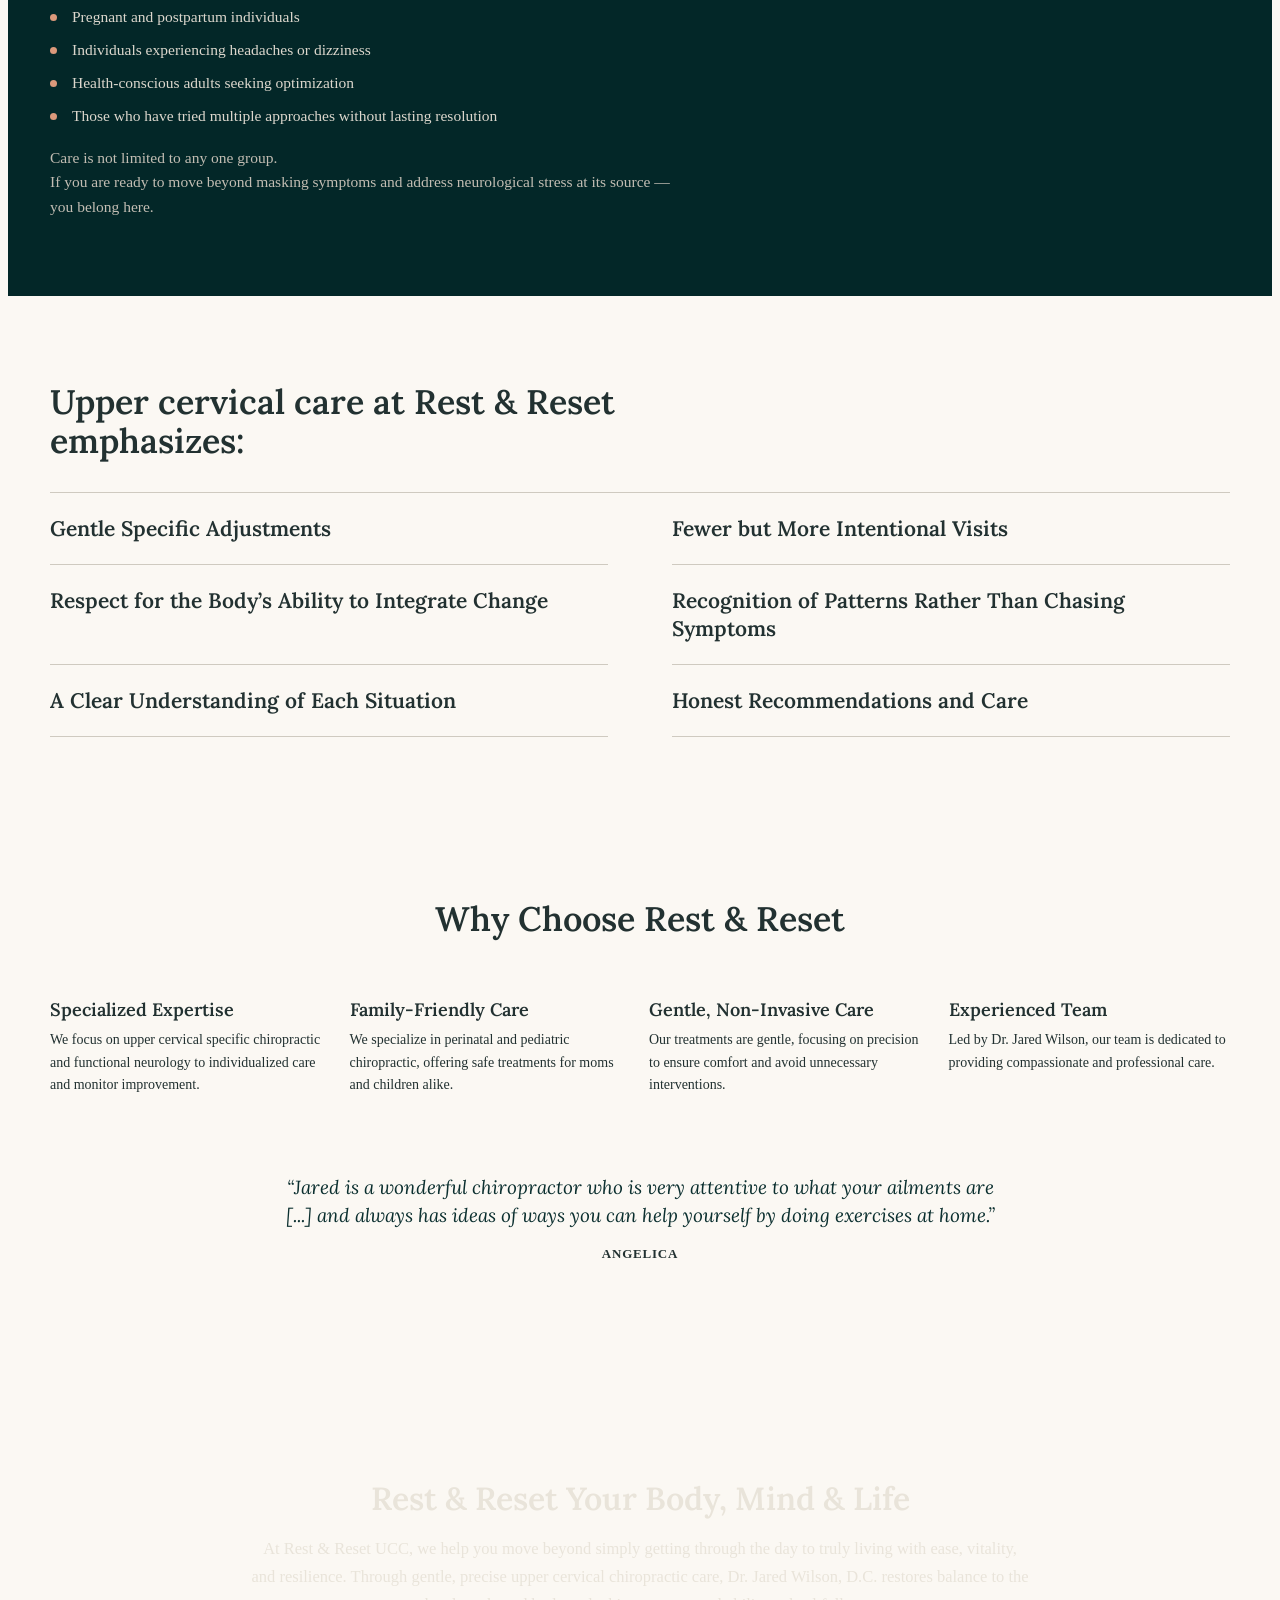
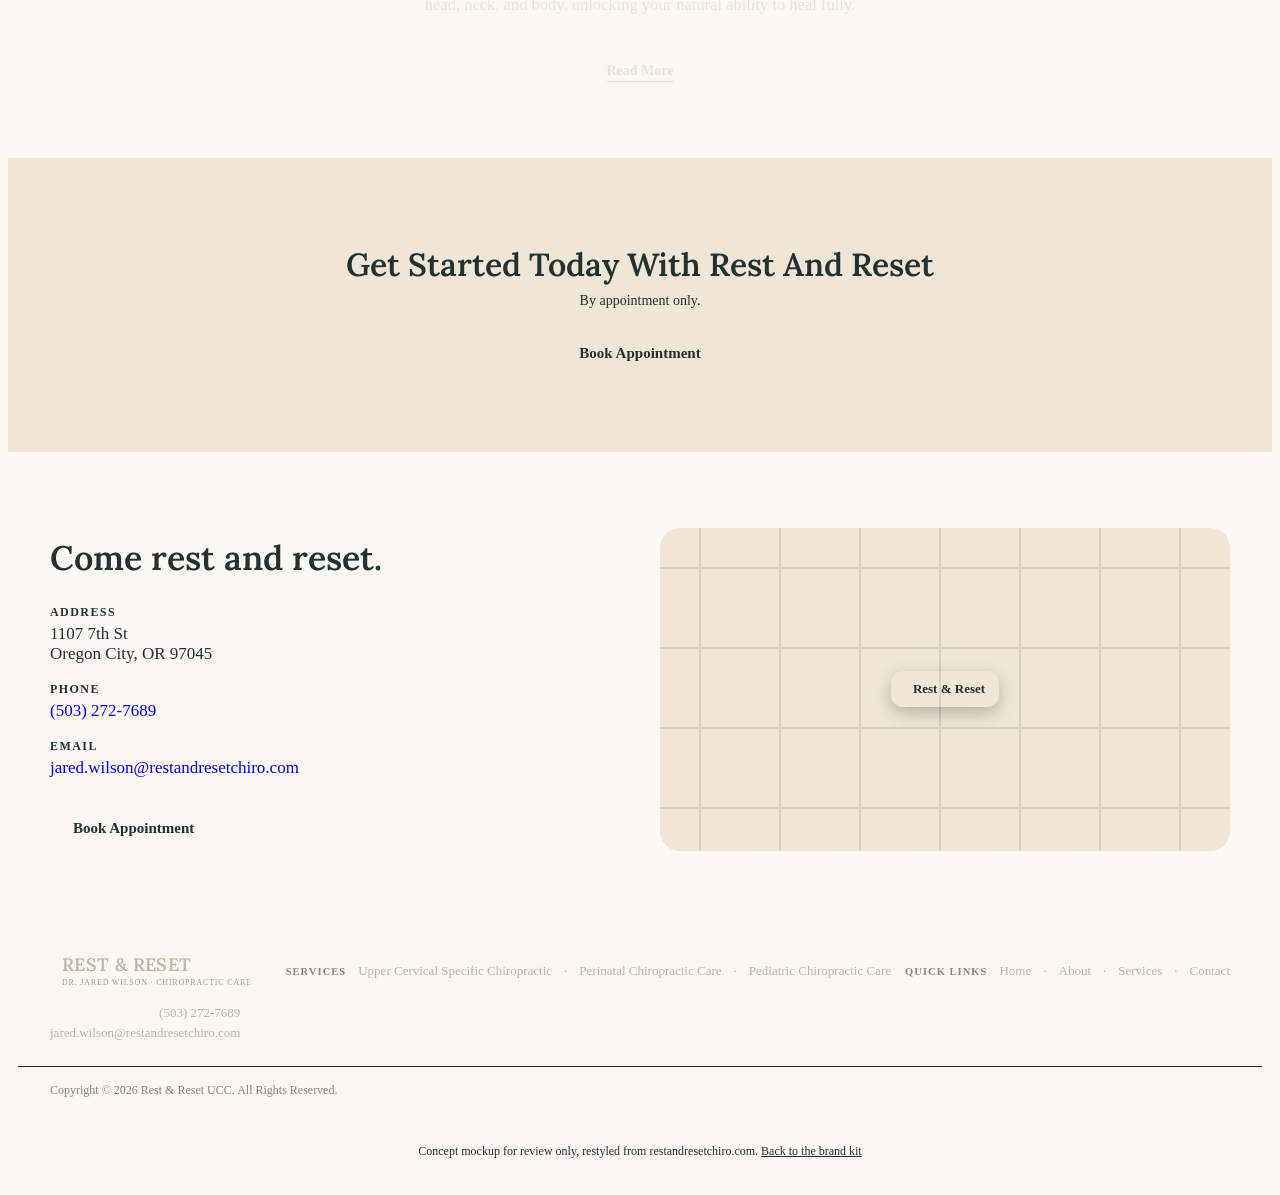
==== commit af53e26e: "Collapse the mockup's two-row bar into one The mockup stacked the kit navigation on top of a second " ====
--- a/web/site/index.html
+++ b/web/site/index.html
@@ -15,18 +15,15 @@
   :root { --display: 'Lora', serif; --display-weight: 600; --display-case: none; --display-track: 0; --accent: var(--teal); }
   body { background: #FBF8F3; color: oklch(30% 0.02 195); }
 
-  /* Mockup controls: a second row inside the shared kit bar. */
-  .mock-controls { border-top: 1px solid oklch(29% 0.025 195); }
-  .mock-controls-in { max-width: 1180px; margin: 0 auto; padding: 8px 32px; display: flex; align-items: center; gap: 10px 22px; flex-wrap: wrap; font-size: 13px; }
-  .mock-note { color: oklch(72% 0.02 85); margin-right: auto; }
-  .control { display: flex; align-items: center; gap: 6px; }
-  .control label { color: oklch(80% 0.015 85); margin-right: 4px; }
-  .control select { appearance: none; -webkit-appearance: none; font: inherit; font-size: 13px; font-weight: 600; color: var(--cream); height: 32px; padding: 0 34px 0 14px; border-radius: 999px; border: 1px solid oklch(38% 0.03 195); cursor: pointer;
+  /* Mockup controls share the kit bar's single row; the tabs keep their place on the right. */
+  .mock-controls { display: flex; align-items: center; gap: 10px; min-width: 0; }
+  .control { display: flex; align-items: center; gap: 6px; min-width: 0; }
+  .mock-controls select { appearance: none; -webkit-appearance: none; font: inherit; font-size: 13px; font-weight: 600; color: var(--cream); height: 32px; padding: 0 34px 0 14px; border-radius: 999px; border: 1px solid oklch(38% 0.03 195); cursor: pointer;
     background: oklch(27% 0.028 195) url("data:image/svg+xml,%3Csvg xmlns='http://www.w3.org/2000/svg' viewBox='0 0 10 6'%3E%3Cpath d='M1 1l4 4 4-4' fill='none' stroke='%23D9D2BF' stroke-width='1.6' stroke-linecap='round' stroke-linejoin='round'/%3E%3C/svg%3E") no-repeat right 13px center / 10px 6px; }
-  .control option, .control optgroup { color: #1C3E3C; background: #FBF8F3; }
+  .mock-controls option, .mock-controls optgroup { color: #1C3E3C; background: #FBF8F3; }
   .step { width: 32px; height: 32px; flex-shrink: 0; border-radius: 50%; border: 1px solid oklch(38% 0.03 195); background: oklch(27% 0.028 195); color: var(--cream); display: inline-flex; align-items: center; justify-content: center; cursor: pointer; padding: 0; }
-  .control select:hover, .step:hover { border-color: oklch(52% 0.04 195); background-color: oklch(31% 0.03 195); }
-  .control select:focus-visible, .step:focus-visible, .btn:focus-visible, .nav a:focus-visible { outline: 2px solid var(--clay); outline-offset: 2px; }
+  .mock-controls select:hover, .step:hover { border-color: oklch(52% 0.04 195); background-color: oklch(31% 0.03 195); }
+  .mock-controls select:focus-visible, .step:focus-visible, .btn:focus-visible, .nav a:focus-visible { outline: 2px solid var(--clay); outline-offset: 2px; }
 
   .container { max-width: 1180px; margin: 0 auto; padding: 0 32px; }
   .display { font-family: var(--display); font-weight: var(--display-weight); text-transform: var(--display-case); letter-spacing: var(--display-track); color: var(--heading); }
@@ -155,14 +152,17 @@
     .footer-contact { text-align: left; }
     .services { column-gap: 32px; }
   }
+  @media (max-width: 1180px) {
+    .has-controls .kit-nav .full { display: none; }
+    .has-controls .kit-nav .short { display: inline; }
+  }
   @media (max-width: 600px) {
     .container { padding: 0 16px; }
     .kit-bar.has-controls { position: static; }
-    .mock-controls-in { padding: 8px 16px 12px; }
-    .mock-note { display: none; }
-    .control { width: 100%; }
-    .control label { width: 68px; flex-shrink: 0; }
-    .control select { flex: 1; min-width: 0; }
+    .has-controls .kit-nav { order: -1; }
+    .mock-controls { width: 100%; flex-wrap: wrap; }
+    .control, .mock-controls > select { flex: 1 1 100%; }
+    .mock-controls select { flex: 1; min-width: 0; }
     .band { padding: 52px 0; }
     .hero h1 { font-size: 32px; }
     .band-head h2, .mission h2, .cta-band h2 { font-size: 26px; }
@@ -208,33 +208,25 @@
 
 <div class="kit-bar has-controls">
   <div class="kit-bar-row">
-    <a class="kit-bar-title" href="/#v1">Rest &amp; Reset &middot; Brand Kit</a>
+    <div class="mock-controls">
+      <div class="control">
+        <button type="button" class="step" data-step="-1" aria-label="Previous logo direction"><svg width="10" height="10" viewBox="0 0 10 10" aria-hidden="true"><path d="M6.5 1.5L3 5l3.5 3.5" fill="none" stroke="currentColor" stroke-width="1.6" stroke-linecap="round" stroke-linejoin="round"/></svg></button>
+        <select id="concept-select" aria-label="Logo direction"></select>
+        <button type="button" class="step" data-step="1" aria-label="Next logo direction"><svg width="10" height="10" viewBox="0 0 10 10" aria-hidden="true"><path d="M3.5 1.5L7 5 3.5 8.5" fill="none" stroke="currentColor" stroke-width="1.6" stroke-linecap="round" stroke-linejoin="round"/></svg></button>
+      </div>
+      <select id="type-select" aria-label="Typeface">
+        <option value="">Typeface: matches logo</option>
+        <option value="lora">Typeface: Lora</option>
+        <option value="piazzolla">Typeface: Piazzolla</option>
+        <option value="archivo">Typeface: Archivo</option>
+      </select>
+    </div>
     <nav class="kit-nav" aria-label="Brand kit">
       <a href="/#v1"><span class="full">V1 &middot; Original</span><span class="short">V1</span></a>
       <a href="/#v2"><span class="full">V2 &middot; New Directions</span><span class="short">V2</span></a>
       <a href="/#mix">Mix &amp; Match</a>
       <a href="/site" aria-current="page"><span class="full">Website Mockup</span><span class="short">Mockup</span></a>
     </nav>
-  </div>
-  <div class="mock-controls">
-    <div class="mock-controls-in">
-      <span class="mock-note">The current restandresetchiro.com homepage, restyled</span>
-      <div class="control">
-        <label for="concept-select">Logo</label>
-        <button type="button" class="step" data-step="-1" aria-label="Previous logo direction"><svg width="10" height="10" viewBox="0 0 10 10" aria-hidden="true"><path d="M6.5 1.5L3 5l3.5 3.5" fill="none" stroke="currentColor" stroke-width="1.6" stroke-linecap="round" stroke-linejoin="round"/></svg></button>
-        <select id="concept-select"></select>
-        <button type="button" class="step" data-step="1" aria-label="Next logo direction"><svg width="10" height="10" viewBox="0 0 10 10" aria-hidden="true"><path d="M3.5 1.5L7 5 3.5 8.5" fill="none" stroke="currentColor" stroke-width="1.6" stroke-linecap="round" stroke-linejoin="round"/></svg></button>
-      </div>
-      <div class="control">
-        <label for="type-select">Typeface</label>
-        <select id="type-select">
-          <option value="">Matches logo</option>
-          <option value="lora">Lora</option>
-          <option value="piazzolla">Piazzolla</option>
-          <option value="archivo">Archivo</option>
-        </select>
-      </div>
-    </div>
   </div>
 </div>
 
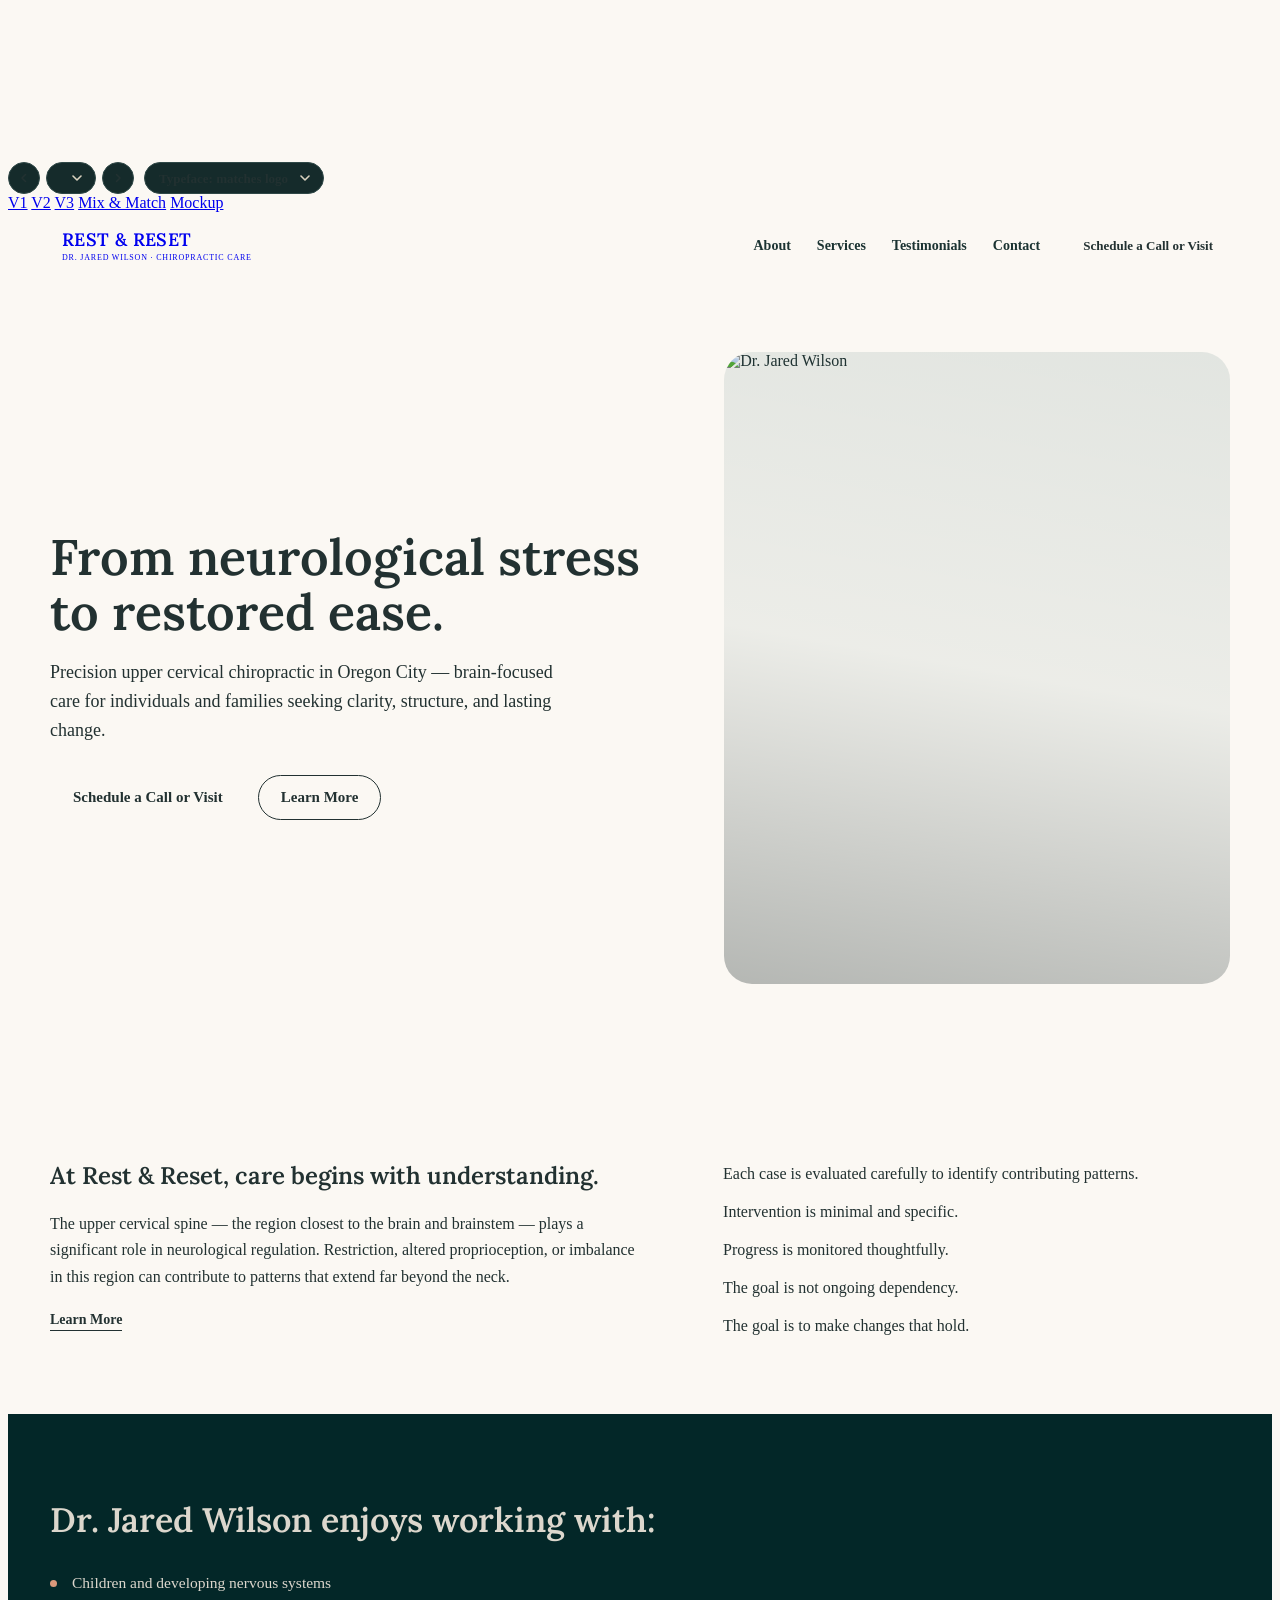
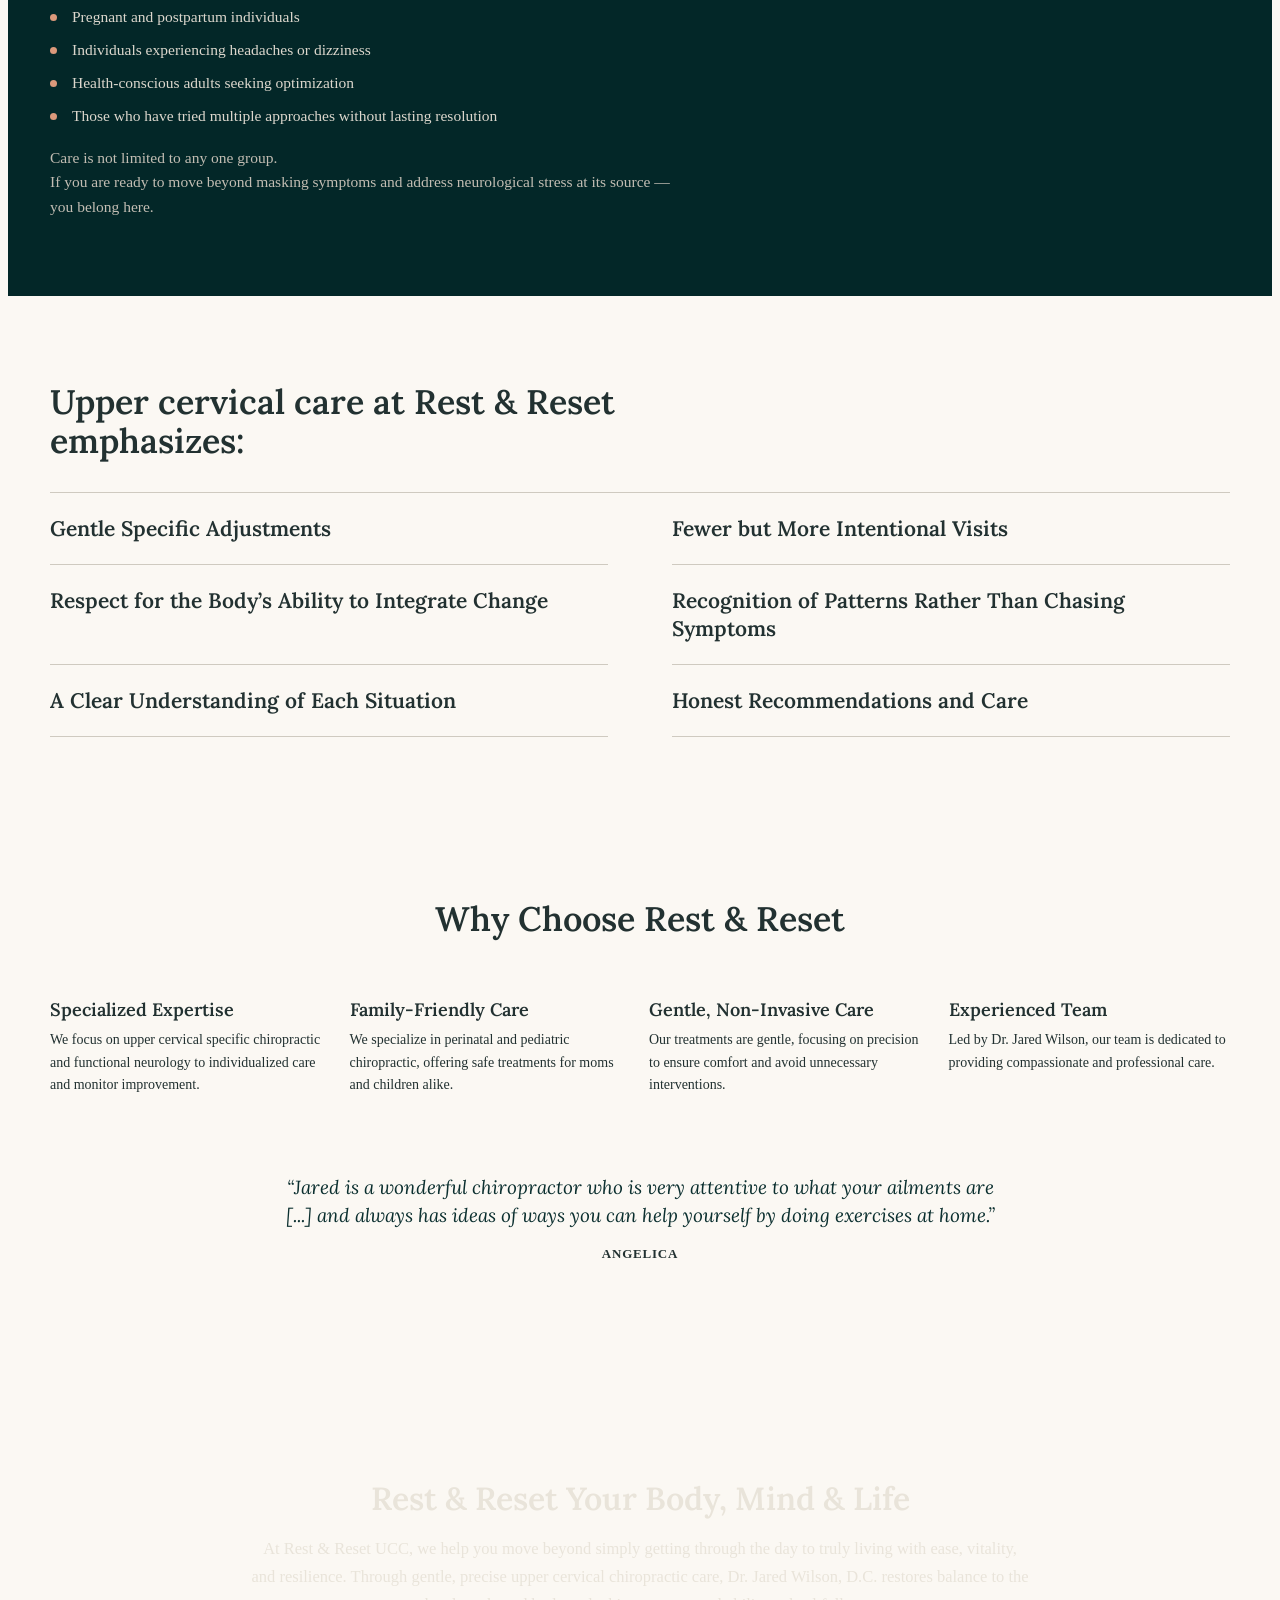
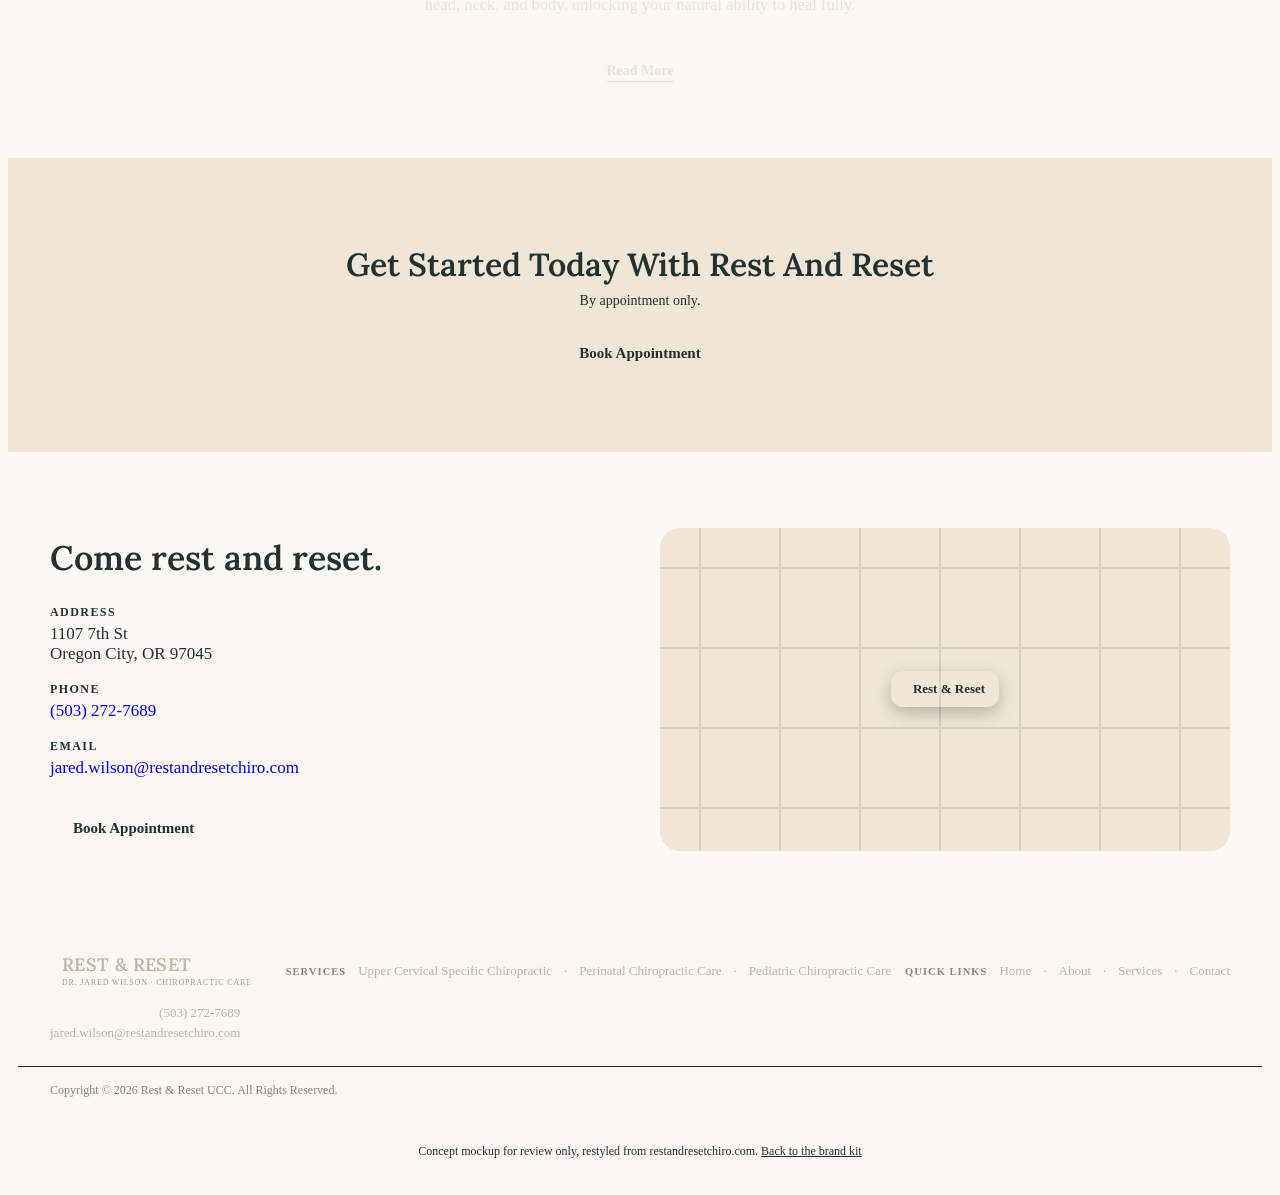
==== commit 8ca113b9: "Add V3 Spectrum logo directions (13 marks) - New V3 tab on the kit page with the four sketch changes" ====
--- a/web/site/index.html
+++ b/web/site/index.html
@@ -152,10 +152,10 @@
     .footer-contact { text-align: left; }
     .services { column-gap: 32px; }
   }
-  @media (max-width: 1180px) {
-    .has-controls .kit-nav .full { display: none; }
-    .has-controls .kit-nav .short { display: inline; }
-  }
+  /* With four direction tabs plus the switcher, the full labels no longer fit
+     one row inside the 1180px container, so the short labels apply at every width. */
+  .has-controls .kit-nav .full { display: none; }
+  .has-controls .kit-nav .short { display: inline; }
   @media (max-width: 600px) {
     .container { padding: 0 16px; }
     .kit-bar.has-controls { position: static; }
@@ -224,6 +224,7 @@
     <nav class="kit-nav" aria-label="Brand kit">
       <a href="/#v1"><span class="full">V1 &middot; Original</span><span class="short">V1</span></a>
       <a href="/#v2"><span class="full">V2 &middot; New Directions</span><span class="short">V2</span></a>
+      <a href="/#v3"><span class="full">V3 &middot; Spectrum</span><span class="short">V3</span></a>
       <a href="/#mix">Mix &amp; Match</a>
       <a href="/site" aria-current="page"><span class="full">Website Mockup</span><span class="short">Mockup</span></a>
     </nav>
@@ -411,8 +412,9 @@
 
 <script src="/assets/mark.js"></script>
 <script src="/assets/mark-v2.js"></script>
+<script src="/assets/mark-v3.js"></script>
 <script>
-  // Unified registry of every logo direction (V1's 4 + V2's 8) so the
+  // Unified registry of every logo direction (V1's 4, V2's 8, V3's 13) so the
   // switcher and the whole page's type/accent treatment can key off one
   // id instead of two separate concept systems. Derived from RR/RR2's own
   // concept data rather than duplicated, so a change there can't drift.
@@ -441,11 +443,19 @@
     };
   });
 
+  for (var n3 = 1; n3 <= 13; n3++) {
+    var c3 = RR3.CONCEPTS[n3];
+    ALL_CONCEPTS['v3-' + n3] = {
+      src: 'v3', n: n3, group: 'V3 · Spectrum', label: 'V3 · ' + n3 + '. ' + c3.name,
+      font: c3.font, weight: 600, case: 'none', track: '0', accent: 'var(--clay)'
+    };
+  }
+
   function markFor(id, size, fill, flat) {
     var e = ALL_CONCEPTS[id];
-    return e.src === 'v1'
-      ? RR.conceptMark(RR.CONCEPTS[e.n], size, { fill: fill, flat: flat })
-      : RR2.conceptMark(RR2.CONCEPTS[e.n], size, { color: fill, flat: flat });
+    if (e.src === 'v1') return RR.conceptMark(RR.CONCEPTS[e.n], size, { fill: fill, flat: flat });
+    if (e.src === 'v3') return RR3.conceptMark(RR3.CONCEPTS[e.n], size, { color: fill, flat: flat });
+    return RR2.conceptMark(RR2.CONCEPTS[e.n], size, { color: fill, flat: flat });
   }
 
   // Build the picker once from ALL_CONCEPTS, grouped by version.
